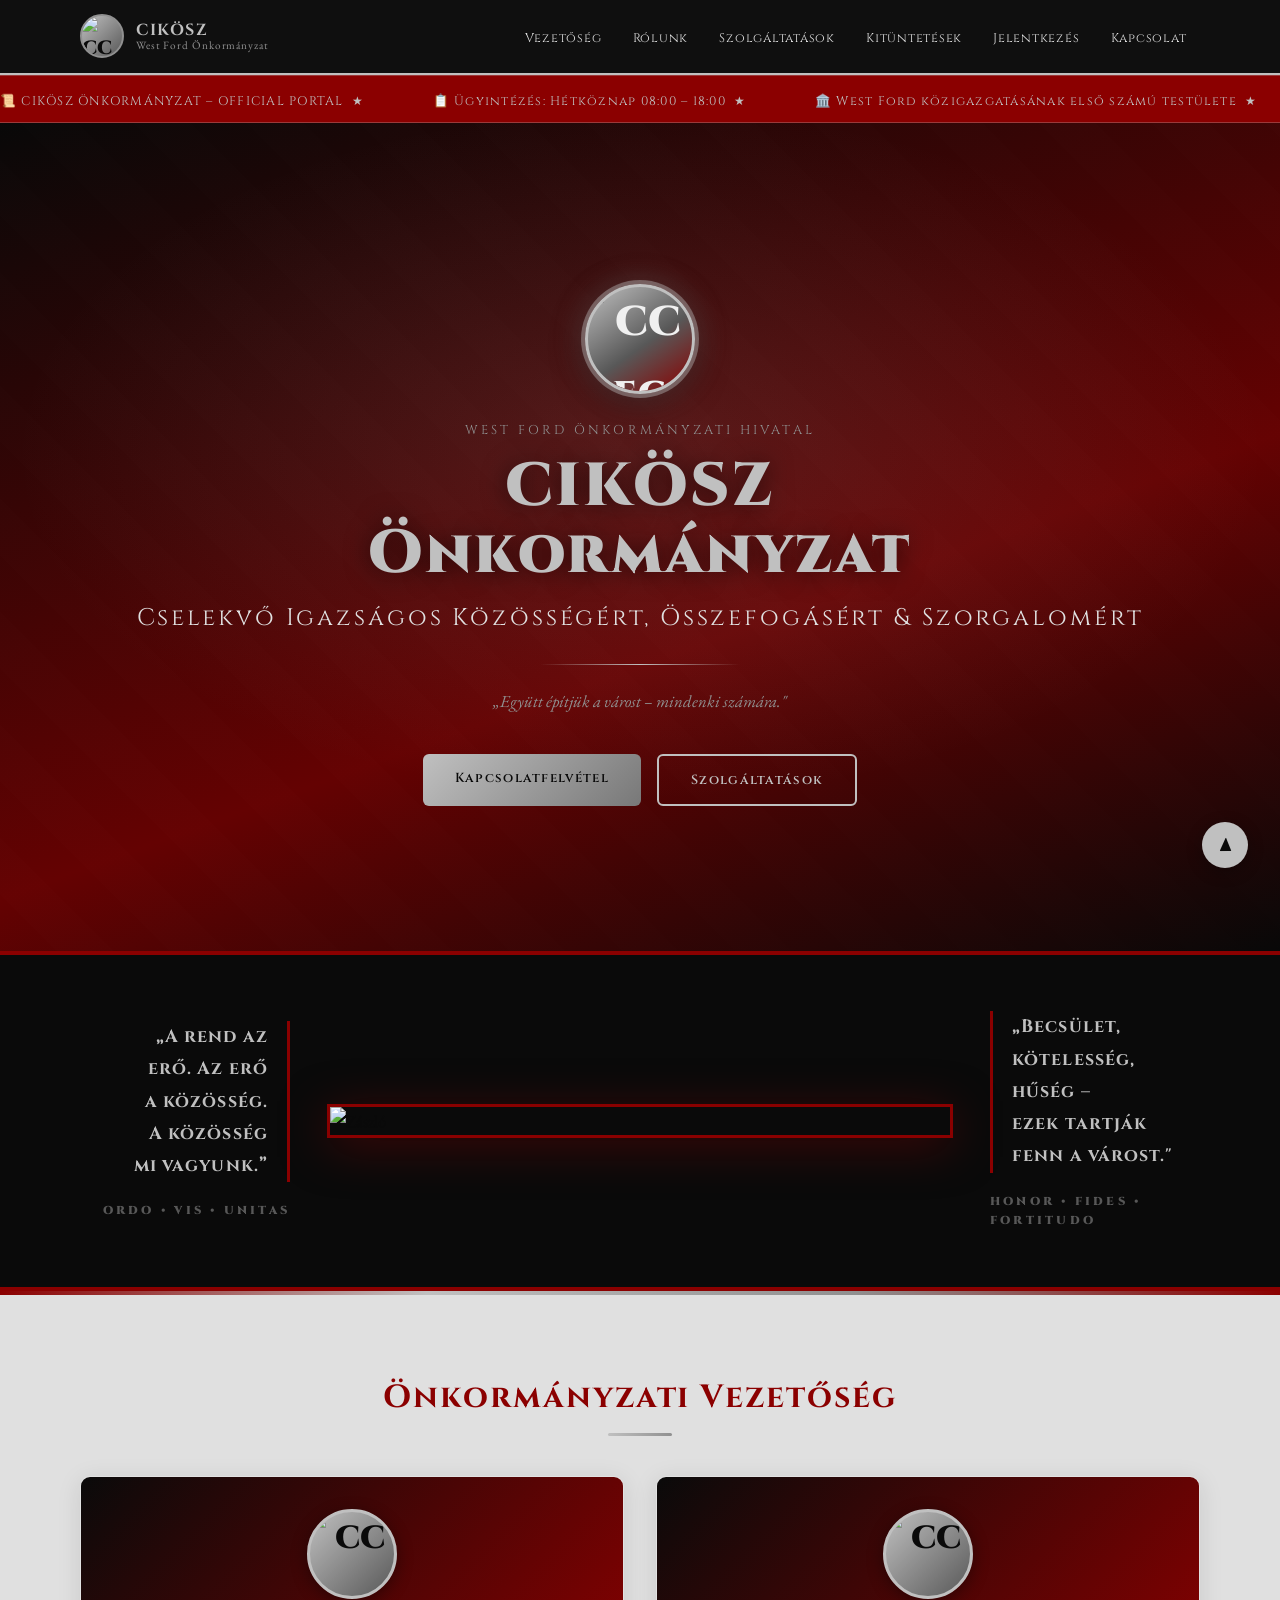
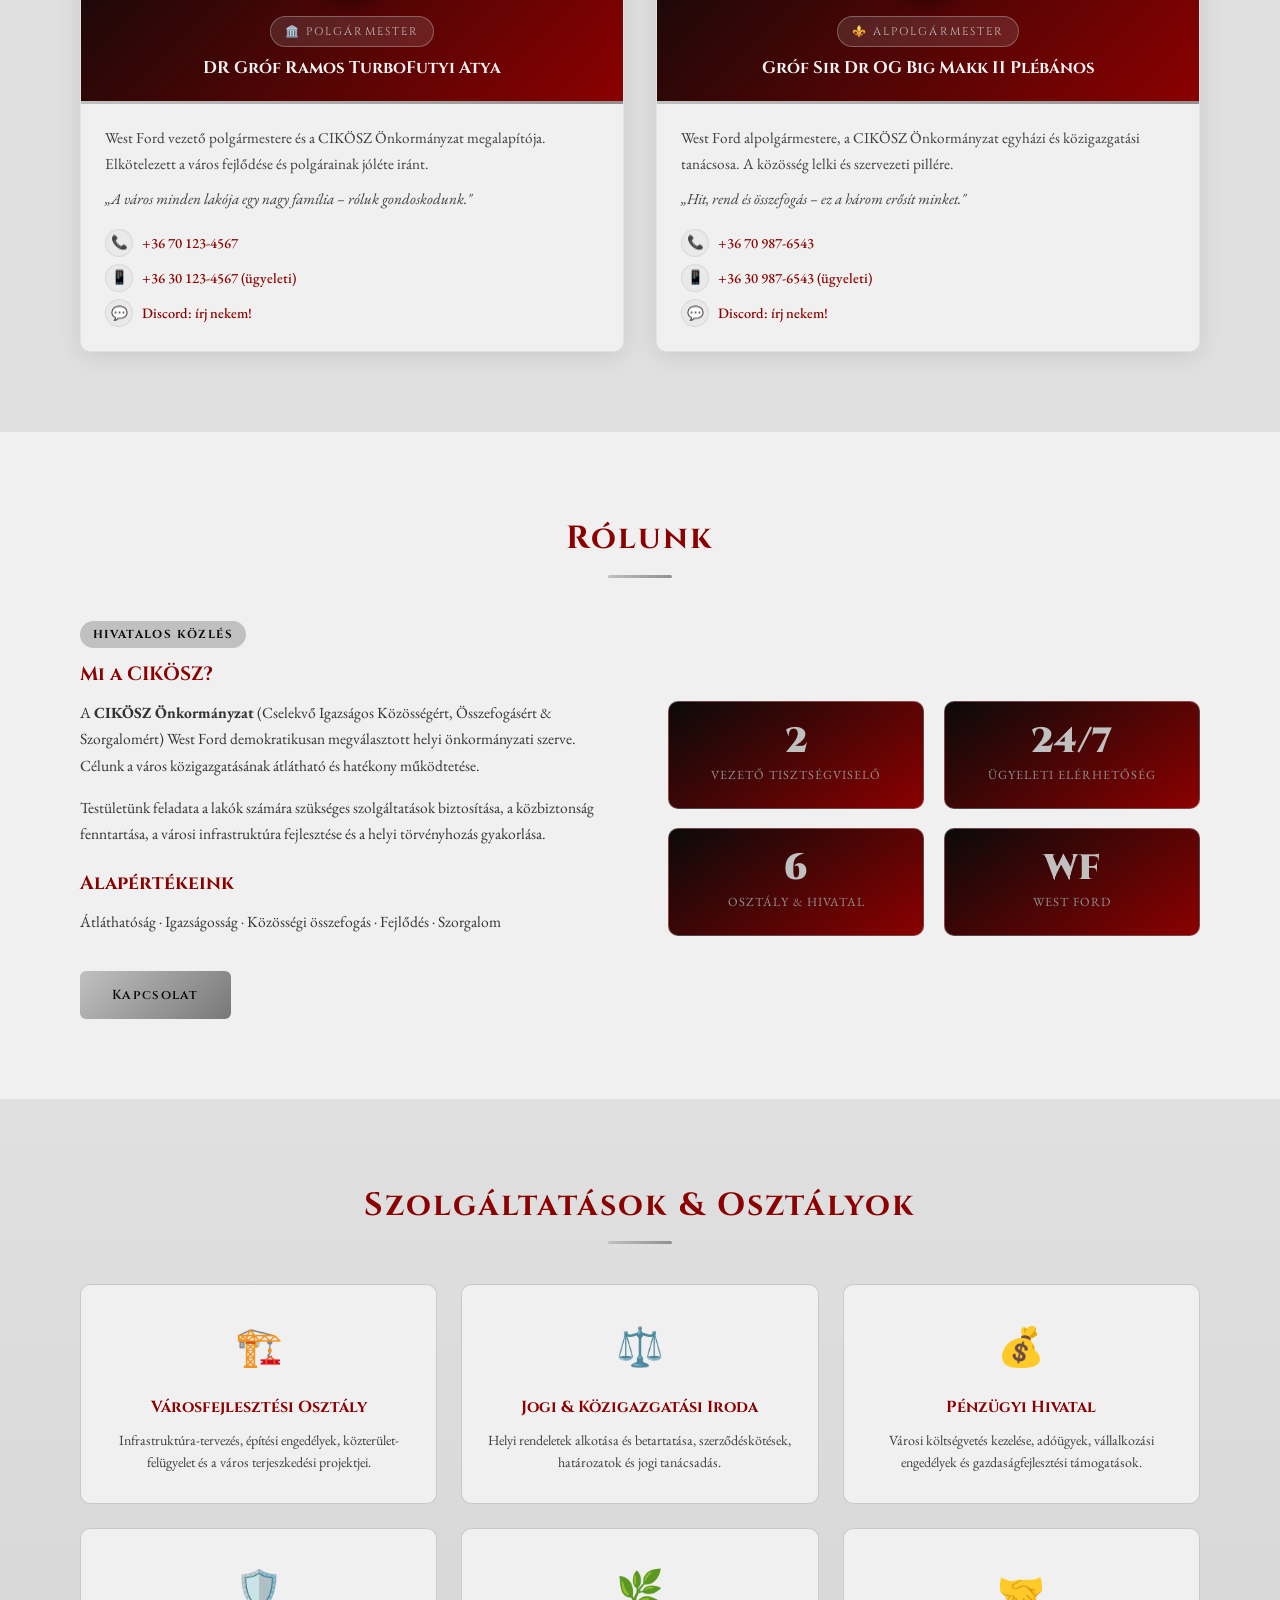
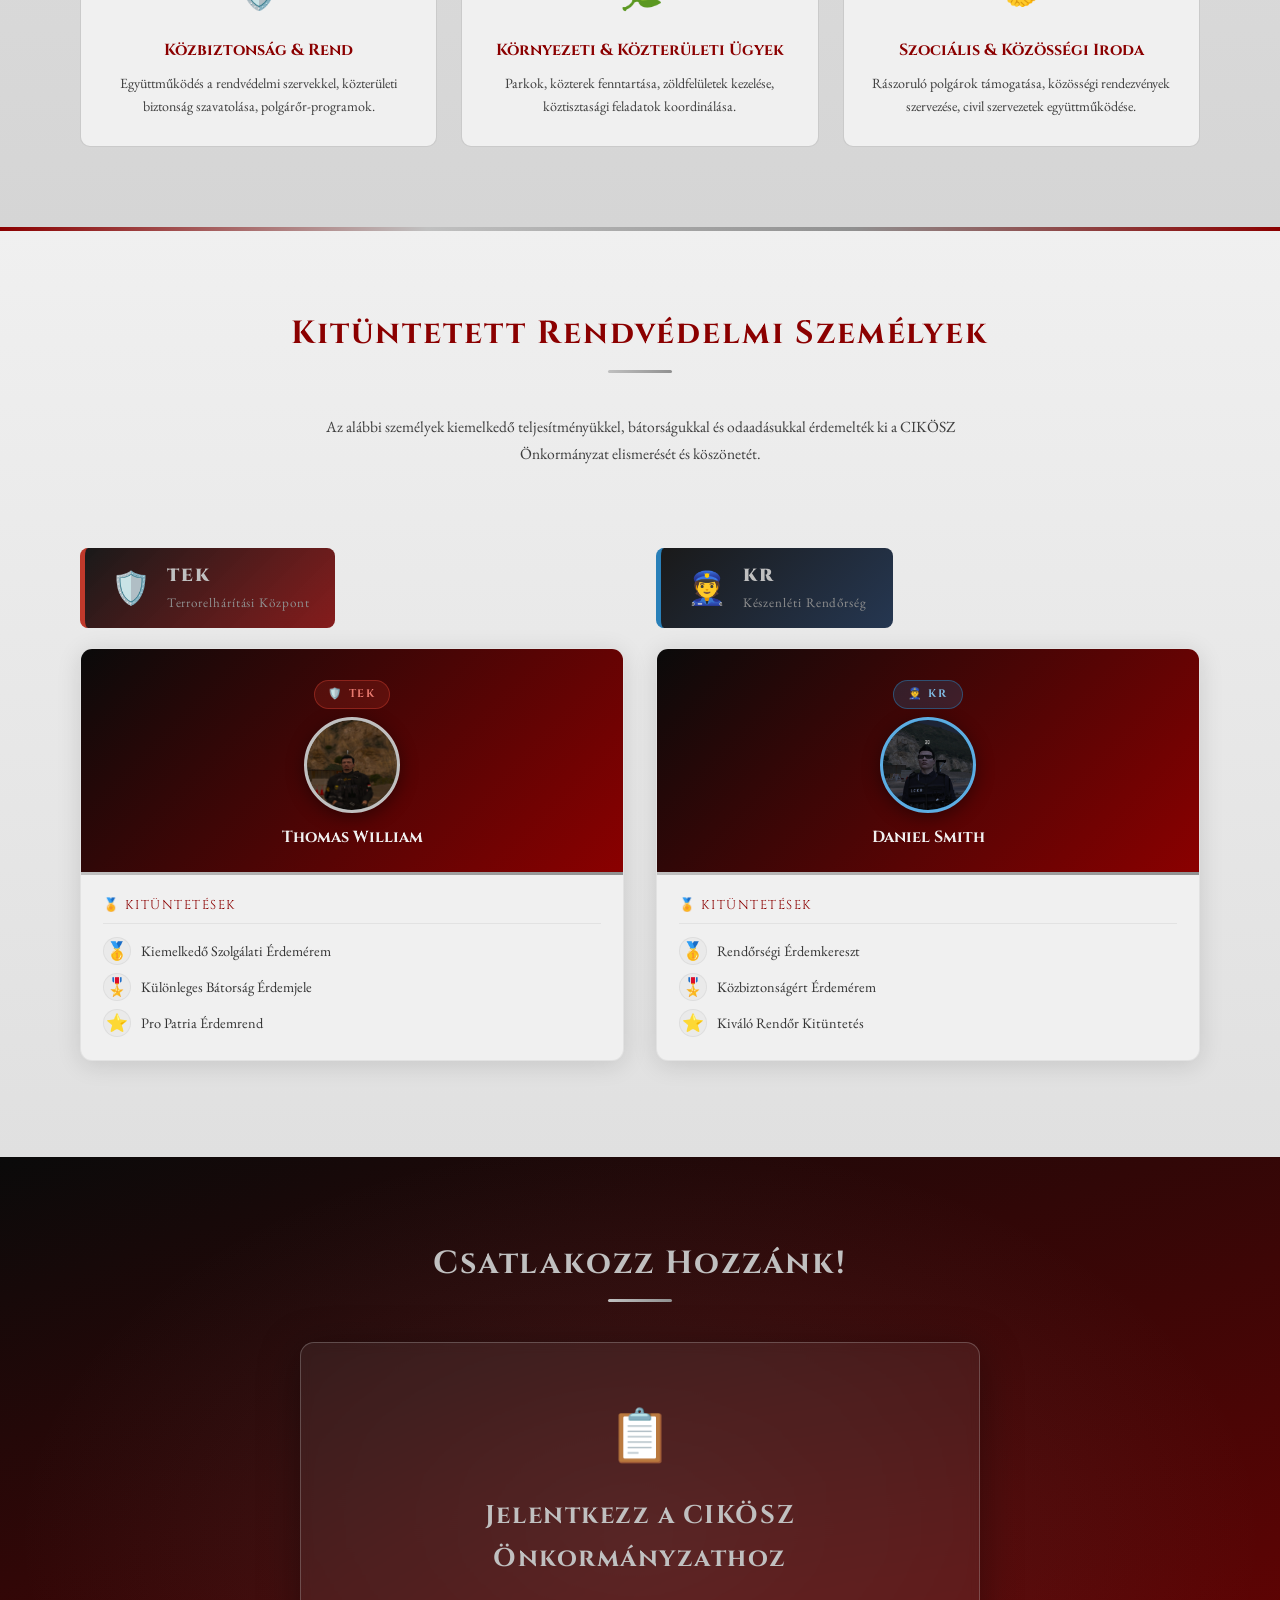
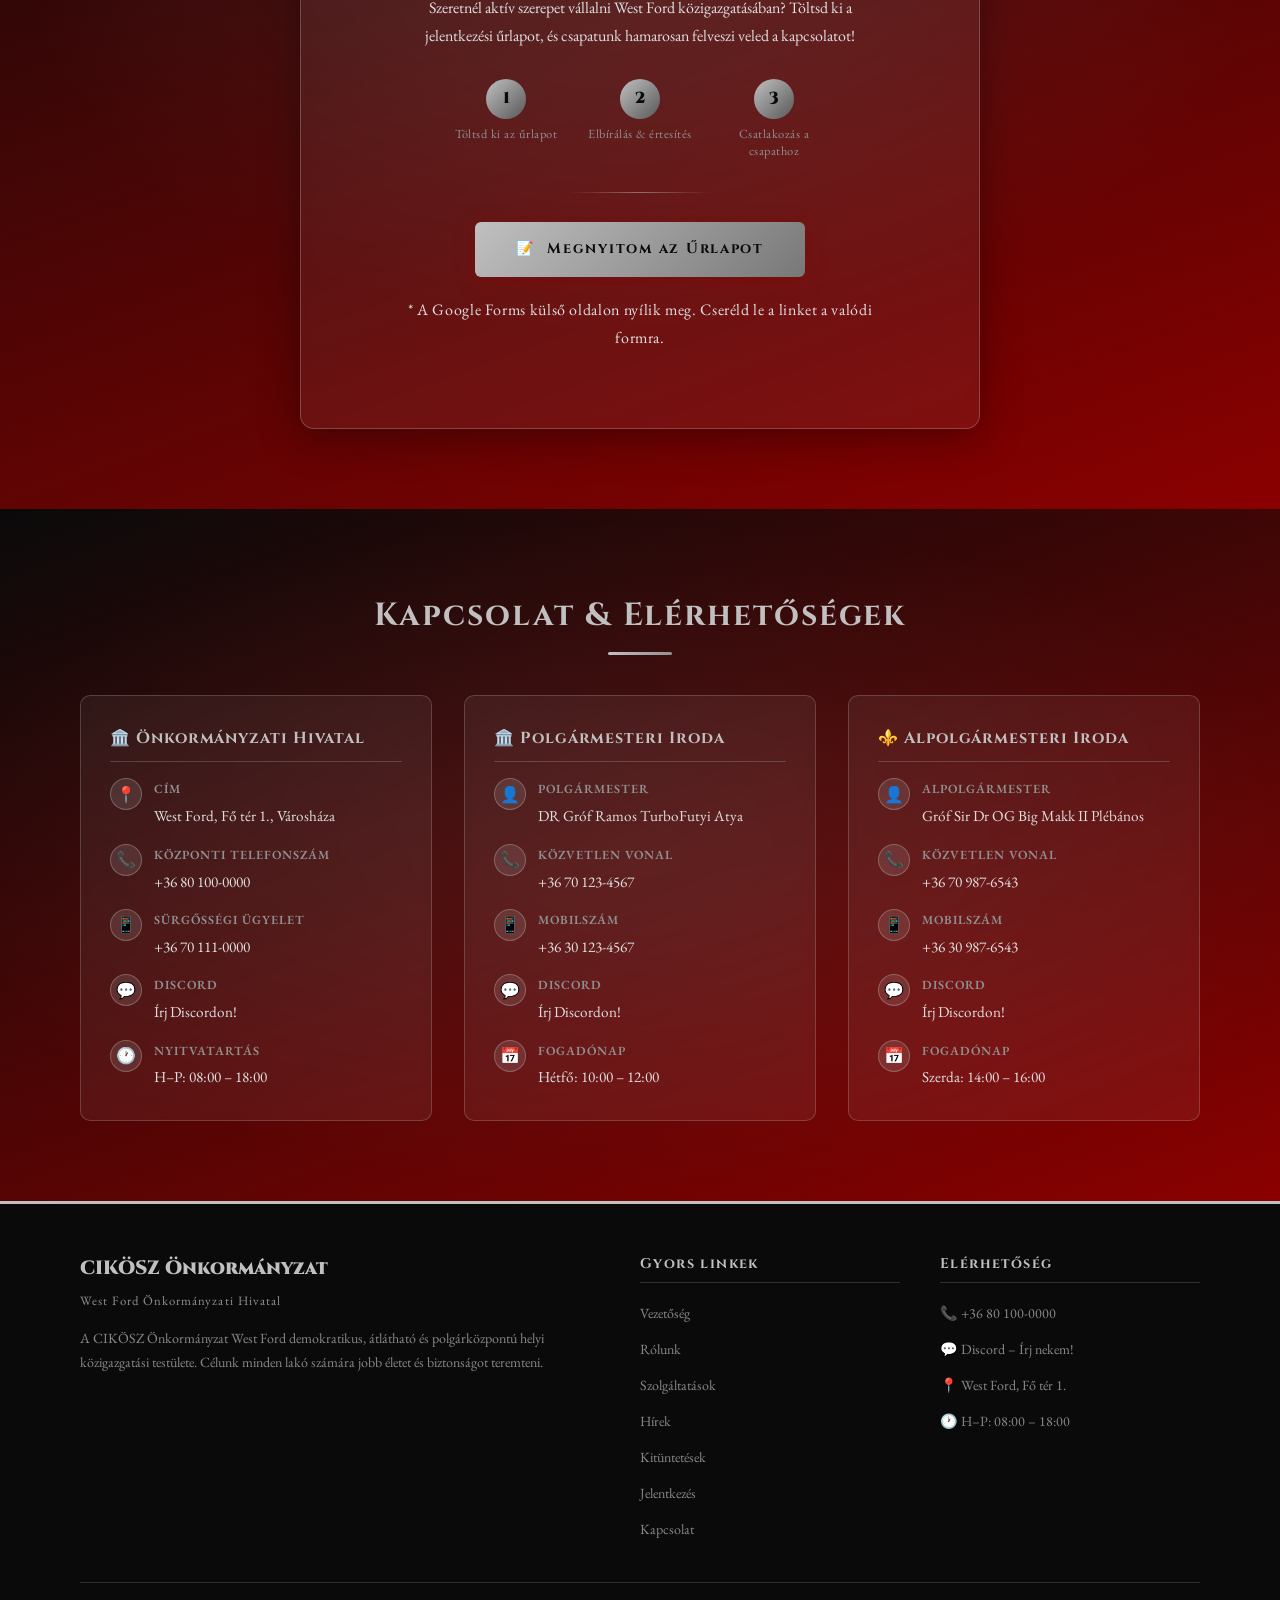
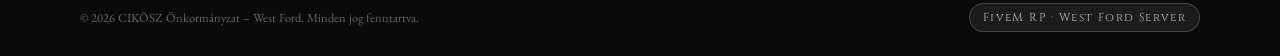
==== wfgov(cikösz)/index.html @ cdc78a5d "Add files via upload" ====
﻿<!DOCTYPE html>
<html lang="hu">
<head>
  <meta charset="UTF-8" />
  <meta name="viewport" content="width=device-width, initial-scale=1.0"/>
  <title>CIKÖSZ Önkormányzat – West Ford</title>
  <link rel="preconnect" href="https://fonts.googleapis.com"/>
  <link rel="preconnect" href="https://fonts.gstatic.com" crossorigin/>
  <link href="https://fonts.googleapis.com/css2?family=Cinzel:wght@400;600;700;900&family=EB+Garamond:ital,wght@0,400;0,500;0,600;1,400&display=swap" rel="stylesheet"/>
  <link rel="stylesheet" href="css/styles.css"/>
  <link rel="icon" type="image/x-icon" href="images/favicon.ico"/>
</head>
<body>

<!-- ══════════ NAVIGATION ══════════ -->
<header id="navbar">
  <div class="container nav-inner">
    <a href="#hero" class="nav-brand">
      <div class="nav-seal">
        <img src="images/cc.png" alt="CC logó" />
      </div>
      <div class="nav-brand-text">
        <span>CIKÖSZ</span>
        <span>West Ford Önkormányzat</span>
      </div>
    </a>
    <nav>
      <ul>
        <li><a href="#vezetes">Vezetőség</a></li>
        <li><a href="#rolunk">Rólunk</a></li>
        <li><a href="#szolgaltatasok">Szolgáltatások</a></li>
        <!-- <li><a href="#hirek">Hírek</a></li> -->
        <li><a href="#kituntetes">Kitüntetések</a></li>
        <li><a href="#jelentkezes">Jelentkezés</a></li>
        <li><a href="#kapcsolat">Kapcsolat</a></li>
      </ul>
    </nav>
  </div>
</header>

<!-- ══════════ TICKER ══════════ -->
<div id="ticker-bar">
  <div class="ticker-inner">
    <span>📜 CIKÖSZ ÖNKORMÁNYZAT – OFFICIAL PORTAL &nbsp;★&nbsp;</span>
    <span>📋 Ügyintézés: Hétköznap 08:00 – 18:00 &nbsp;★&nbsp;</span>
    <span>🏛️ West Ford közigazgatásának első számú testülete &nbsp;★&nbsp;</span>
    <span>📜 CIKÖSZ ÖNKORMÁNYZAT – OFFICIAL PORTAL &nbsp;★&nbsp;</span>
    <span>📋 Ügyintézés: Hétköznap 08:00 – 18:00 &nbsp;★&nbsp;</span>
    <span>🏛️ West Ford közigazgatásának első számú testülete &nbsp;★&nbsp;</span>
  </div>
</div>

<!-- ══════════ HERO ══════════ -->
<section id="hero">
  <div class="container hero-content">
    <div class="hero-crest">
      <img src="images/cc.png" alt="CC pecsét" />
    </div>
    <p class="hero-eyebrow">West Ford Önkormányzati Hivatal</p>
    <h1 class="hero-title">CIKÖSZ<br>Önkormányzat</h1>
    <p class="hero-sub">Cselekvő Igazságos Közösségért, Összefogásért &amp; Szorgalomért</p>
    <div class="hero-divider"></div>
    <p class="hero-motto">„Együtt építjük a várost – mindenki számára."</p>
    <div class="hero-btns">
      <a href="#kapcsolat" class="btn btn-primary">Kapcsolatfelvétel</a>
      <a href="#szolgaltatasok" class="btn btn-outline">Szolgáltatások</a>
    </div>
  </div>
</section>

<!-- ══════════ FLAG BANNER ══════════ -->
<div id="flag-banner">
  <div class="flag-text flag-text--left">
    <p class="flag-quote">„A rend az
    erő. Az erő
    a közösség.
    A közösség
    mi vagyunk.”</p>
    <span class="flag-motto">ORDO &bull; VIS &bull; UNITAS</span>
  </div>
  <img src="images/cc.png" alt="Zászló" />
  <div class="flag-text flag-text--right">
    <p class="flag-quote">„Becsület,
    kötelesség,
    hűség –
    ezek tartják
    fenn a várost."</p>
    <span class="flag-motto">HONOR &bull; FIDES &bull; FORTITUDO</span>
  </div>
</div>

<!-- ══════════ LEADERSHIP ══════════ -->
<section id="vezetes">
  <div class="container">
    <h2 class="section-title">Önkormányzati Vezetőség<span class="underline"></span></h2>
    <div class="leadership-grid">

      <!-- POLGÁRMESTER -->
      <div class="leader-card">
        <div class="leader-card-header">
          <div class="leader-avatar"><img src="images/cc.png" alt="CC" /></div>
          <div class="leader-title-tag">🏛️ Polgármester</div>
          <div class="leader-name">DR Gróf Ramos TurboFutyi Atya</div>
        </div>
        <div class="leader-card-body">
          <p>West Ford vezető polgármestere és a CIKÖSZ Önkormányzat megalapítója. Elkötelezett a város fejlődése és polgárainak jóléte iránt.</p>
          <p><em>„A város minden lakója egy nagy família – róluk gondoskodunk."</em></p>
          <div class="leader-contact">
            <a href="tel:+36701234567">
              <span class="icon">📞</span>
              +36 70 123-4567
            </a>
            <a href="tel:+36301234567">
              <span class="icon">📱</span>
              +36 30 123-4567 (ügyeleti)
            </a>
            <a href="https://discord.com/users/440473207930093568" target="_blank" rel="noopener">
              <span class="icon">💬</span>
              Discord: írj nekem!
            </a>
          </div>
        </div>
      </div>

      <!-- ALPOLGÁRMESTER -->
      <div class="leader-card">
        <div class="leader-card-header">
          <div class="leader-avatar"><img src="images/cc.png" alt="CC" /></div>
          <div class="leader-title-tag">⚜️ Alpolgármester</div>
          <div class="leader-name">Gróf Sir Dr OG Big Makk II Plébános</div>
        </div>
        <div class="leader-card-body">
          <p>West Ford alpolgármestere, a CIKÖSZ Önkormányzat egyházi és közigazgatási tanácsosa. A közösség lelki és szervezeti pillére.</p>
          <p><em>„Hit, rend és összefogás – ez a három erősít minket."</em></p>
          <div class="leader-contact">
            <a href="tel:+36709876543">
              <span class="icon">📞</span>
              +36 70 987-6543
            </a>
            <a href="tel:+36309876543">
              <span class="icon">📱</span>
              +36 30 987-6543 (ügyeleti)
            </a>
            <a href="https://discord.com/users/613793189601476629" target="_blank" rel="noopener">
              <span class="icon">💬</span>
              Discord: írj nekem!
            </a>
          </div>
        </div>
      </div>

    </div>
  </div>
</section>

<!-- ══════════ ABOUT ══════════ -->
<section id="rolunk">
  <div class="container">
    <h2 class="section-title">Rólunk<span class="underline"></span></h2>
    <div class="about-grid">
      <div class="about-text">
        <span class="badge">Hivatalos közlés</span>
        <h3>Mi a CIKÖSZ?</h3>
        <p>A <strong>CIKÖSZ Önkormányzat</strong> (Cselekvő Igazságos Közösségért, Összefogásért &amp; Szorgalomért) West Ford demokratikusan megválasztott helyi önkormányzati szerve. Célunk a város közigazgatásának átlátható és hatékony működtetése.</p>
        <p>Testületünk feladata a lakók számára szükséges szolgáltatások biztosítása, a közbiztonság fenntartása, a városi infrastruktúra fejlesztése és a helyi törvényhozás gyakorlása.</p>
        <h3 style="margin-top:1.2rem;">Alapértékeink</h3>
        <p>Átláthatóság · Igazságosság · Közösségi összefogás · Fejlődés · Szorgalom</p>
        <a href="#kapcsolat" class="btn btn-primary" style="margin-top:1.2rem; display:inline-block;">Kapcsolat</a>
      </div>
      <div class="stats-panel">
        <div class="stat-box">
          <div class="stat-num">2</div>
          <div class="stat-label">Vezető tisztségviselő</div>
        </div>
        <div class="stat-box">
          <div class="stat-num">24/7</div>
          <div class="stat-label">Ügyeleti elérhetőség</div>
        </div>
        <div class="stat-box">
          <div class="stat-num">6</div>
          <div class="stat-label">Osztály &amp; hivatal</div>
        </div>
        <div class="stat-box">
          <div class="stat-num">WF</div>
          <div class="stat-label">West Ford</div>
        </div>
      </div>
    </div>
  </div>
</section>

<!-- ══════════ SERVICES ══════════ -->
<section id="szolgaltatasok">
  <div class="container">
    <h2 class="section-title">Szolgáltatások &amp; Osztályok<span class="underline"></span></h2>
    <div class="services-grid">

      <div class="service-card">
        <span class="service-icon">🏗️</span>
        <h3>Városfejlesztési Osztály</h3>
        <p>Infrastruktúra-tervezés, építési engedélyek, közterület-felügyelet és a város terjeszkedési projektjei.</p>
      </div>

      <div class="service-card">
        <span class="service-icon">⚖️</span>
        <h3>Jogi &amp; Közigazgatási Iroda</h3>
        <p>Helyi rendeletek alkotása és betartatása, szerződéskötések, határozatok és jogi tanácsadás.</p>
      </div>

      <div class="service-card">
        <span class="service-icon">💰</span>
        <h3>Pénzügyi Hivatal</h3>
        <p>Városi költségvetés kezelése, adóügyek, vállalkozási engedélyek és gazdaságfejlesztési támogatások.</p>
      </div>

      <div class="service-card">
        <span class="service-icon">🛡️</span>
        <h3>Közbiztonság &amp; Rend</h3>
        <p>Együttműködés a rendvédelmi szervekkel, közterületi biztonság szavatolása, polgárőr-programok.</p>
      </div>

      <div class="service-card">
        <span class="service-icon">🌿</span>
        <h3>Környezeti &amp; Közterületi Ügyek</h3>
        <p>Parkok, közterek fenntartása, zöldfelületek kezelése, köztisztasági feladatok koordinálása.</p>
      </div>

      <div class="service-card">
        <span class="service-icon">🤝</span>
        <h3>Szociális &amp; Közösségi Iroda</h3>
        <p>Rászoruló polgárok támogatása, közösségi rendezvények szervezése, civil szervezetek együttműködése.</p>
      </div>

    </div>
  </div>
</section>

<!-- ══════════ NEWS ══════════ -->
<!-- <section id="hirek">
  <div class="container">
    <h2 class="section-title">Legújabb Hírek &amp; Közlemények<span class="underline"></span></h2>
    <div class="news-grid">

      <div class="news-card">
        <div class="news-banner"></div>
        <div class="news-body">
          <div class="news-date">2026. február 28.</div>
          <h3>A Polgármester Úr fogadónapja minden hétfőn 10:00-tól</h3>
          <p>DR Gróf Ramos TurboFutyi Atya polgármester bejelentette, hogy minden hétfőn délelőtt 10 és 12 óra között fogadónapot tart az önkormányzati hivatal épületében.</p>
          <span class="news-tag">Közlemény</span>
        </div>
      </div>

      <div class="news-card">
        <div class="news-banner"></div>
        <div class="news-body">
          <div class="news-date">2026. február 20.</div>
          <h3>Új városi fejlesztési projekt indul West Ford déli negyedében</h3>
          <p>Az önkormányzat jóváhagyta a déli negyed infrastruktúra-fejlesztési tervét. A projekt a közutak felújítását és új közterületek kialakítását foglalja magában.</p>
          <span class="news-tag">Fejlesztés</span>
        </div>
      </div>

      <div class="news-card">
        <div class="news-banner"></div>
        <div class="news-body">
          <div class="news-date">2026. február 10.</div>
          <h3>Közösségi fórum az Alpolgármester elnökletével</h3>
          <p>Gróf Sir Dr Og Big Makk II Plébános alpolgármester közösségi fórumot szervez a polgárok és az önkormányzat párbeszédének erősítésére.</p>
          <span class="news-tag">Esemény</span>
        </div>
      </div>

    </div>
  </div>
</section> -->

<!-- ══════════ KITÜNTETÉSEK ══════════ -->
<section id="kituntetes">
  <div class="container">
    <h2 class="section-title">Kitüntetett Rendvédelmi Személyek<span class="underline"></span></h2>
    <p class="kituntetes-intro">Az alábbi személyek kiemelkedő teljesítményükkel, bátorságukkal és odaadásukkal érdemelték ki a CIKÖSZ Önkormányzat elismerését és köszönetét.</p>

    <div class="awards-duo">

      <!-- ── TEK ── -->
      <div class="awards-duo-col">
        <div class="award-unit-header">
          <div class="award-unit-banner award-unit-banner--tek">
            <span class="award-unit-icon">🛡️</span>
            <div>
              <div class="award-unit-label">TEK</div>
              <div class="award-unit-name">Terrorelhárítási Központ</div>
            </div>
          </div>
        </div>
        <div class="award-card">
          <div class="award-card-header">
            <div class="award-unit-tag award-unit-tag--tek">🛡️ TEK</div>
            <div class="award-avatar">
              <img src="images/tek.png" alt="TEK tiszt">
            </div>
            <div class="award-person-name">Thomas William</div>
            <!-- <div class="award-person-rank">Százados</div> -->
          </div>
          <div class="award-card-body">
            <div class="awards-list-title">🏅 Kitüntetések</div>
            <ul class="awards-list">
              <li><span class="award-medal">🥇</span>Kiemelkedő Szolgálati Érdemérem</li>
              <li><span class="award-medal">🎖️</span>Különleges Bátorság Érdemjele</li>
              <li><span class="award-medal">⭐</span>Pro Patria Érdemrend</li>
            </ul>
          </div>
        </div>
      </div>

      <!-- ── KR ── -->
      <div class="awards-duo-col">
        <div class="award-unit-header">
          <div class="award-unit-banner award-unit-banner--kr">
            <span class="award-unit-icon">👮</span>
            <div>
              <div class="award-unit-label">KR</div>
              <div class="award-unit-name">Készenléti Rendőrség</div>
            </div>
          </div>
        </div>
        <div class="award-card">
          <div class="award-card-header">
            <div class="award-unit-tag award-unit-tag--kr">👮 KR</div>
            <div class="award-avatar award-avatar--kr">
              <img src="images/kr.png" alt="KR rendőr">
            </div>
            <div class="award-person-name">Daniel Smith</div>
            <!-- <div class="award-person-rank">Alezredes</div> -->
          </div>
          <div class="award-card-body">
            <div class="awards-list-title">🏅 Kitüntetések</div>
            <ul class="awards-list">
              <li><span class="award-medal">🥇</span>Rendőrségi Érdemkereszt</li>
              <li><span class="award-medal">🎖️</span>Közbiztonságért Érdemérem</li>
              <li><span class="award-medal">⭐</span>Kiváló Rendőr Kitüntetés</li>
            </ul>
          </div>
        </div>
      </div>

    </div>
</section>

<!-- ══════════ JELENTKEZÉS ══════════ -->
<section id="jelentkezes">
  <div class="container" style="position:relative; z-index:1;">
    <h2 class="section-title">Csatlakozz Hozzánk!<span class="underline"></span></h2>
    <div class="join-box">
      <span class="join-icon">📋</span>
      <h3>Jelentkezz a CIKÖSZ Önkormányzathoz</h3>
      <p>Szeretnél aktív szerepet vállalni West Ford közigazgatásában? Töltsd ki a jelentkezési űrlapot, és csapatunk hamarosan felveszi veled a kapcsolatot!</p>
      <div class="join-steps">
        <div class="join-step">
          <div class="join-step-num">1</div>
          <div class="join-step-label">Töltsd ki az űrlapot</div>
        </div>
        <div class="join-step">
          <div class="join-step-num">2</div>
          <div class="join-step-label">Elbírálás &amp; értesítés</div>
        </div>
        <div class="join-step">
          <div class="join-step-num">3</div>
          <div class="join-step-label">Csatlakozás a csapathoz</div>
        </div>
      </div>
      <div class="join-divider"></div>
      <a href="https://forms.google.com/XXXXXXXXXXXXXXXXX" target="_blank" rel="noopener" class="btn-join">📝 &nbsp;Megnyitom az Űrlapot</a>
      <p class="join-note">* A Google Forms külső oldalon nyílik meg. Cseréld le a linket a valódi formra.</p>
    </div>
  </div>
</section>

<!-- ══════════ CONTACT ══════════ -->
<section id="kapcsolat">
  <div class="container">
    <h2 class="section-title">Kapcsolat &amp; Elérhetőségek<span class="underline"></span></h2>
    <div class="contact-grid">

      <!-- HIVATAL -->
      <div class="contact-card">
        <h3>🏛️ Önkormányzati Hivatal</h3>
        <div class="contact-item">
          <div class="c-icon">📍</div>
          <div class="c-info">
            <strong>Cím</strong>
            <span>West Ford, Fő tér 1., Városháza</span>
          </div>
        </div>
        <div class="contact-item">
          <div class="c-icon">📞</div>
          <div class="c-info">
            <strong>Központi telefonszám</strong>
            <a href="tel:+36801000000">+36 80 100-0000</a>
          </div>
        </div>
        <div class="contact-item">
          <div class="c-icon">📱</div>
          <div class="c-info">
            <strong>Sürgősségi ügyelet</strong>
            <a href="tel:+36701110000">+36 70 111-0000</a>
          </div>
        </div>
        <div class="contact-item">
          <div class="c-icon">💬</div>
          <div class="c-info">
            <strong>Discord</strong>
            <a href="https://discord.com/users/440473207930093568" target="_blank" rel="noopener">Írj Discordon!</a>
          </div>
        </div>
        <div class="contact-item">
          <div class="c-icon">🕐</div>
          <div class="c-info">
            <strong>Nyitvatartás</strong>
            <span>H–P: 08:00 – 18:00</span>
          </div>
        </div>
      </div>

      <!-- POLGÁRMESTER -->
      <div class="contact-card">
        <h3>🏛️ Polgármesteri Iroda</h3>
        <div class="contact-item">
          <div class="c-icon">👤</div>
          <div class="c-info">
            <strong>Polgármester</strong>
            <span>DR Gróf Ramos TurboFutyi Atya</span>
          </div>
        </div>
        <div class="contact-item">
          <div class="c-icon">📞</div>
          <div class="c-info">
            <strong>Közvetlen vonal</strong>
            <a href="tel:+36701234567">+36 70 123-4567</a>
          </div>
        </div>
        <div class="contact-item">
          <div class="c-icon">📱</div>
          <div class="c-info">
            <strong>Mobilszám</strong>
            <a href="tel:+36301234567">+36 30 123-4567</a>
          </div>
        </div>
        <div class="contact-item">
          <div class="c-icon">💬</div>
          <div class="c-info">
            <strong>Discord</strong>
            <a href="https://discord.com/users/440473207930093568" target="_blank" rel="noopener">Írj Discordon!</a>
          </div>
        </div>
        <div class="contact-item">
          <div class="c-icon">📅</div>
          <div class="c-info">
            <strong>Fogadónap</strong>
            <span>Hétfő: 10:00 – 12:00</span>
          </div>
        </div>
      </div>

      <!-- ALPOLGÁRMESTER -->
      <div class="contact-card">
        <h3>⚜️ Alpolgármesteri Iroda</h3>
        <div class="contact-item">
          <div class="c-icon">👤</div>
          <div class="c-info">
            <strong>Alpolgármester</strong>
            <span>Gróf Sir Dr OG Big Makk II Plébános</span>
          </div>
        </div>
        <div class="contact-item">
          <div class="c-icon">📞</div>
          <div class="c-info">
            <strong>Közvetlen vonal</strong>
            <a href="tel:+36709876543">+36 70 987-6543</a>
          </div>
        </div>
        <div class="contact-item">
          <div class="c-icon">📱</div>
          <div class="c-info">
            <strong>Mobilszám</strong>
            <a href="tel:+36309876543">+36 30 987-6543</a>
          </div>
        </div>
        <div class="contact-item">
          <div class="c-icon">💬</div>
          <div class="c-info">
            <strong>Discord</strong>
            <a href="https://discord.com/users/613793189601476629" target="_blank" rel="noopener">Írj Discordon!</a>
          </div>
        </div>
        <div class="contact-item">
          <div class="c-icon">📅</div>
          <div class="c-info">
            <strong>Fogadónap</strong>
            <span>Szerda: 14:00 – 16:00</span>
          </div>
        </div>
      </div>

    </div>
  </div>
</section>

<!-- ══════════ FOOTER ══════════ -->
<footer>
  <div class="container">
    <div class="footer-grid">
      <div>
        <div class="footer-brand-name">CIKÖSZ Önkormányzat</div>
        <div class="footer-brand-sub">West Ford Önkormányzati Hivatal</div>
        <p class="footer-desc">A CIKÖSZ Önkormányzat West Ford demokratikus, átlátható és polgárközpontú helyi közigazgatási testülete. Célunk minden lakó számára jobb életet és biztonságot teremteni.</p>
      </div>
      <div class="footer-col">
        <h4>Gyors linkek</h4>
        <ul>
          <li><a href="#vezetes">Vezetőség</a></li>
          <li><a href="#rolunk">Rólunk</a></li>
          <li><a href="#szolgaltatasok">Szolgáltatások</a></li>
          <li><a href="#hirek">Hírek</a></li>
          <li><a href="#kituntetes">Kitüntetések</a></li>
          <li><a href="#jelentkezes">Jelentkezés</a></li>
          <li><a href="#kapcsolat">Kapcsolat</a></li>
        </ul>
      </div>
      <div class="footer-col">
        <h4>Elérhetőség</h4>
        <ul>
          <li><a href="tel:+36801000000">📞 +36 80 100-0000</a></li>
          <li><a href="https://discord.com/users/440473207930093568" target="_blank" rel="noopener">💬 Discord – Írj nekem!</a></li>
          <li><a href="#">📍 West Ford, Fő tér 1.</a></li>
          <li><a href="#">🕐 H–P: 08:00 – 18:00</a></li>
        </ul>
      </div>
    </div>
    <div class="footer-bottom">
      <p>© 2026 CIKÖSZ Önkormányzat – West Ford. Minden jog fenntartva.</p>
      <span class="server-tag">FiveM RP · West Ford Server</span>
    </div>
  </div>
</footer>

<!-- ══════════ BACK TO TOP ══════════ -->
<a href="#hero" id="back-top" title="Vissza a tetejére">▲</a>

</body>
</html>
---- wfgov(cikösz)/css/styles.css ----
﻿/* ─────────────────────────────────────────────────────────────────
   CIKÖSZ Önkormányzat – Lost City
   Lefordított stíluslap (css/styles.css)
   Forrás: css/styles.scss
   Fordítás: sass css/styles.scss css/styles.css --style=expanded
───────────────────────────────────────────────────────────────── */

/* ── VÁLTOZÓK ──────────────────────────────────────────────────── */
:root {
  --gold:      #C0C0C0;  /* Acél ezüst */
  --olive:     #909090;  /* Hamuszürke */
  --mid:       #585858;  /* Acélszürke */
  --dark:      #0A0A0A;  /* Fekete */
  --burgundy:  #8B0000;  /* Birodalmi vörös */
  --cream:     #F0F0F0;  /* Fehér */
  --parchment: #E0E0E0;  /* Világosszürke */
  --text:      #0A0A0A;
  --radius:    6px;
}

/* ── RESET ─────────────────────────────────────────────────────── */
*, *::before, *::after { box-sizing: border-box; margin: 0; padding: 0; }

html { scroll-behavior: smooth; }

body {
  font-family: 'EB Garamond', Georgia, serif;
  background: var(--cream);
  color: var(--text);
  font-size: 17px;
  line-height: 1.7;
}

/* ── UTILITY ────────────────────────────────────────────────────── */
.container { width: 92%; max-width: 1120px; margin: 0 auto; }

.section-title {
  font-family: 'Cinzel', serif;
  font-size: clamp(1.4rem, 3vw, 2rem);
  color: var(--burgundy);
  text-align: center;
  letter-spacing: .06em;
  margin-bottom: .4rem;
}
.section-title .underline {
  display: block;
  width: 64px;
  height: 3px;
  background: linear-gradient(90deg, var(--gold), var(--olive));
  margin: .5rem auto 2.5rem;
  border-radius: 2px;
}

.badge {
  display: inline-block;
  background: var(--gold);
  color: var(--dark);
  font-family: 'Cinzel', serif;
  font-size: .72rem;
  font-weight: 700;
  letter-spacing: .12em;
  text-transform: uppercase;
  padding: .25rem .8rem;
  border-radius: 30px;
  margin-bottom: .6rem;
}

/* ── GOMBOK ────────────────────────────────────────────────────── */
.btn {
  font-family: 'Cinzel', serif;
  font-size: .82rem;
  letter-spacing: .1em;
  text-decoration: none;
  padding: .8rem 2rem;
  border-radius: var(--radius);
  border: none;
  cursor: pointer;
  transition: transform .15s, box-shadow .15s, background .2s;
  font-weight: 600;
}
.btn:hover { transform: translateY(-2px); box-shadow: 0 6px 20px rgba(8,8,8,.3); }
.btn-primary {
  background: linear-gradient(135deg, var(--gold), #787878);
  color: var(--dark);
}
.btn-outline {
  background: transparent;
  border: 2px solid var(--gold);
  color: var(--gold);
}
.btn-outline:hover { background: var(--gold); color: var(--dark); }

/* ── NAVIGÁCIÓ ──────────────────────────────────────────────────── */
#navbar {
  position: sticky;
  top: 0;
  z-index: 999;
  background: rgba(8, 8, 8, .97);
  backdrop-filter: blur(8px);
  border-bottom: 2px solid var(--gold);
}
#navbar .nav-inner {
  display: flex;
  align-items: center;
  justify-content: space-between;
  padding: .9rem 0;
  gap: 1rem;
}
.nav-brand {
  display: flex;
  align-items: center;
  gap: .75rem;
  text-decoration: none;
}
.nav-seal {
  width: 44px;
  height: 44px;
  border-radius: 50%;
  background: linear-gradient(135deg, var(--gold) 0%, var(--mid) 100%);
  display: flex;
  align-items: center;
  justify-content: center;
  font-family: 'Cinzel', serif;
  font-size: 1.2rem;
  font-weight: 900;
  color: var(--dark);
  border: 2px solid var(--olive);
  flex-shrink: 0;
  overflow: hidden;
}
.nav-seal img { width: 100%; height: 100%; object-fit: cover; border-radius: 50%; }
.nav-brand-text { display: flex; flex-direction: column; }
.nav-brand-text span:first-child {
  font-family: 'Cinzel', serif;
  font-size: 1rem;
  font-weight: 700;
  color: var(--gold);
  letter-spacing: .1em;
  line-height: 1.1;
}
.nav-brand-text span:last-child {
  font-size: .7rem;
  color: var(--olive);
  letter-spacing: .08em;
  line-height: 1;
}
nav ul {
  list-style: none;
  display: flex;
  gap: .25rem;
  flex-wrap: wrap;
}
nav ul li a {
  font-family: 'Cinzel', serif;
  font-size: .78rem;
  color: var(--parchment);
  text-decoration: none;
  padding: .45rem .85rem;
  border-radius: var(--radius);
  letter-spacing: .06em;
  transition: background .2s, color .2s;
}
nav ul li a:hover { background: var(--gold); color: var(--dark); }

@media (max-width: 860px) { nav ul { display: none; } }
@media (max-width: 860px) { .about-grid { grid-template-columns: 1fr; } }

/* ── TICKER SÁV ─────────────────────────────────────────────────── */
#ticker-bar {
  background: var(--burgundy);
  border-top: 1px solid rgba(192,192,192,.3);
  border-bottom: 1px solid rgba(192,192,192,.3);
  padding: .55rem 0;
  overflow: hidden;
  white-space: nowrap;
}
.ticker-inner {
  display: inline-flex;
  animation: ticker 40s linear infinite;
}
.ticker-inner span {
  font-family: 'Cinzel', serif;
  font-size: .78rem;
  color: var(--gold);
  letter-spacing: .1em;
  padding-right: 4rem;
}
@keyframes ticker {
  0%   { transform: translateX(0); }
  100% { transform: translateX(-50%); }
}

/* ── HERO ───────────────────────────────────────────────────────── */
#hero {
  position: relative;
  background:
    linear-gradient(160deg, rgba(8,8,8,.88) 0%, rgba(120,0,0,.82) 60%, rgba(8,8,8,.96) 100%),
    repeating-linear-gradient(
      45deg,
      transparent,
      transparent 40px,
      rgba(192,192,192,.04) 40px,
      rgba(192,192,192,.04) 80px
    );
  background-color: var(--dark);
  min-height: 92vh;
  display: flex;
  align-items: center;
  text-align: center;
  padding: 5rem 0 4rem;
  overflow: hidden;
}
#hero::before {
  content: '';
  position: absolute;
  inset: 0;
  background: radial-gradient(ellipse 70% 60% at 50% 40%, rgba(192,192,192,.12) 0%, transparent 70%);
  pointer-events: none;
}
.hero-content { position: relative; z-index: 1; }
.hero-crest {
  width: 110px;
  height: 110px;
  margin: 0 auto 1.6rem;
  border-radius: 50%;
  background: linear-gradient(145deg, #C0C0C0 0%, #585858 55%, #8B0000 100%);
  display: flex;
  align-items: center;
  justify-content: center;
  font-family: 'Cinzel', serif;
  font-size: 2.6rem;
  font-weight: 900;
  color: var(--cream);
  box-shadow: 0 0 0 4px rgba(192,192,192,.4), 0 0 32px rgba(192,192,192,.25), 0 8px 32px rgba(0,0,0,.5);
  border: 3px solid var(--gold);
  overflow: hidden;
}
.hero-crest img { width: 100%; height: 100%; object-fit: contain; border-radius: 50%; }
.hero-eyebrow {
  font-family: 'Cinzel', serif;
  font-size: .8rem;
  letter-spacing: .25em;
  color: var(--olive);
  text-transform: uppercase;
  margin-bottom: .8rem;
}
.hero-title {
  font-family: 'Cinzel', serif;
  font-size: clamp(2rem, 6vw, 3.8rem);
  font-weight: 900;
  color: var(--gold);
  line-height: 1.1;
  letter-spacing: .04em;
  text-shadow: 0 2px 24px rgba(0,0,0,.6);
  margin-bottom: .6rem;
}
.hero-sub {
  font-family: 'Cinzel', serif;
  font-size: clamp(1rem, 2.5vw, 1.5rem);
  font-weight: 400;
  color: var(--parchment);
  letter-spacing: .12em;
  margin-bottom: 1.6rem;
}
.hero-divider {
  width: 200px;
  height: 1px;
  background: linear-gradient(90deg, transparent, var(--gold), transparent);
  margin: 1.4rem auto;
}
.hero-motto {
  font-style: italic;
  color: var(--olive);
  font-size: 1.05rem;
  margin-bottom: 2.4rem;
}
.hero-btns { display: flex; gap: 1rem; justify-content: center; flex-wrap: wrap; }

/* ── VEZETŐSÉG ──────────────────────────────────────────────────── */
#vezetes {
  padding: 5rem 0;
  background: var(--parchment);
  position: relative;
}
#vezetes::before {
  content: '';
  position: absolute;
  top: 0; left: 0; right: 0;
  height: 4px;
  background: linear-gradient(90deg, var(--burgundy), var(--gold), var(--olive), var(--burgundy));
}
.leadership-grid {
  display: grid;
  grid-template-columns: repeat(auto-fit, minmax(300px, 1fr));
  gap: 2rem;
  margin-top: 1rem;
}
.leader-card {
  background: var(--cream);
  border-radius: 10px;
  overflow: hidden;
  box-shadow: 0 4px 24px rgba(8,8,8,.1);
  border: 1px solid rgba(192,192,192,.3);
  transition: transform .2s, box-shadow .2s;
}
.leader-card:hover {
  transform: translateY(-4px);
  box-shadow: 0 12px 40px rgba(8,8,8,.18);
}
.leader-card-header {
  background: linear-gradient(135deg, var(--dark) 0%, var(--burgundy) 100%);
  padding: 2rem 1.5rem 1.4rem;
  text-align: center;
  position: relative;
}
.leader-card-header::after {
  content: '';
  position: absolute;
  bottom: -2px; left: 0; right: 0;
  height: 3px;
  background: linear-gradient(90deg, var(--gold), var(--olive));
}
.leader-avatar {
  width: 90px;
  height: 90px;
  border-radius: 50%;
  margin: 0 auto 1rem;
  background: linear-gradient(135deg, var(--gold) 0%, var(--mid) 100%);
  display: flex;
  align-items: center;
  justify-content: center;
  font-family: 'Cinzel', serif;
  font-size: 2rem;
  font-weight: 900;
  color: var(--dark);
  border: 3px solid var(--gold);
  box-shadow: 0 4px 16px rgba(0,0,0,.4);
  overflow: hidden;
}
.leader-avatar img { width: 100%; height: 100%; object-fit: cover; border-radius: 50%; }
.leader-title-tag {
  font-family: 'Cinzel', serif;
  font-size: .7rem;
  letter-spacing: .18em;
  text-transform: uppercase;
  color: var(--gold);
  background: rgba(192,192,192,.15);
  border: 1px solid rgba(192,192,192,.4);
  padding: .3rem .9rem;
  border-radius: 20px;
  display: inline-block;
  margin-bottom: .6rem;
}
.leader-name {
  font-family: 'Cinzel', serif;
  font-size: 1.05rem;
  font-weight: 700;
  color: var(--cream);
  line-height: 1.35;
}
.leader-card-body { padding: 1.5rem; }
.leader-card-body p { font-size: .95rem; color: #3d3d3d; margin-bottom: .6rem; }
.leader-contact {
  margin-top: 1rem;
  display: flex;
  flex-direction: column;
  gap: .45rem;
}
.leader-contact a {
  display: flex;
  align-items: center;
  gap: .55rem;
  font-size: .9rem;
  color: var(--burgundy);
  text-decoration: none;
  font-weight: 500;
  transition: color .2s;
}
.leader-contact a:hover { color: var(--mid); }
.leader-contact .icon {
  width: 28px;
  height: 28px;
  border-radius: 50%;
  background: rgba(192,192,192,.15);
  border: 1px solid rgba(192,192,192,.4);
  display: flex;
  align-items: center;
  justify-content: center;
  font-size: .85rem;
  flex-shrink: 0;
}

/* ── RÓLUNK ─────────────────────────────────────────────────────── */
#rolunk { padding: 5rem 0; background: var(--cream); }
.about-grid {
  display: grid;
  grid-template-columns: 1fr 1fr;
  gap: 3.5rem;
  align-items: center;
}
@media (max-width: 680px) { .about-grid { grid-template-columns: 1fr; } }
.about-text h3 {
  font-family: 'Cinzel', serif;
  font-size: 1.2rem;
  color: var(--burgundy);
  margin-bottom: .6rem;
}
.about-text p { margin-bottom: 1rem; color: #333333; font-size: .97rem; }
.stats-panel {
  display: grid;
  grid-template-columns: 1fr 1fr;
  gap: 1.2rem;
}
.stat-box {
  background: linear-gradient(145deg, var(--dark), var(--burgundy));
  border: 1px solid rgba(192,192,192,.35);
  border-radius: 10px;
  padding: 1.4rem 1rem;
  text-align: center;
  transition: transform .2s;
}
.stat-box:hover { transform: translateY(-3px); }
.stat-num {
  font-family: 'Cinzel', serif;
  font-size: 2.2rem;
  font-weight: 900;
  color: var(--gold);
  line-height: 1;
}
.stat-label {
  font-size: .78rem;
  color: var(--olive);
  letter-spacing: .08em;
  text-transform: uppercase;
  margin-top: .3rem;
}

/* ── SZOLGÁLTATÁSOK ─────────────────────────────────────────────── */
#szolgaltatasok {
  padding: 5rem 0;
  background: linear-gradient(180deg, var(--parchment) 0%, #D5D5D5 100%);
}
.services-grid {
  display: grid;
  grid-template-columns: repeat(3, 1fr);
  gap: 1.5rem;
}
@media (max-width: 860px) {
  .services-grid { grid-template-columns: repeat(2, 1fr); }
}
@media (max-width: 560px) {
  .services-grid { grid-template-columns: 1fr; }
}
.service-card {
  background: var(--cream);
  border: 1px solid rgba(88,88,88,.25);
  border-radius: 10px;
  padding: 1.8rem 1.4rem;
  text-align: center;
  transition: transform .2s, box-shadow .2s, border-color .2s;
}
.service-card:hover {
  transform: translateY(-5px);
  box-shadow: 0 12px 32px rgba(8,8,8,.12);
  border-color: var(--gold);
}
.service-icon { font-size: 2.4rem; margin-bottom: .9rem; display: block; }
.service-card h3 {
  font-family: 'Cinzel', serif;
  font-size: 1rem;
  color: var(--burgundy);
  margin-bottom: .5rem;
  font-weight: 700;
}
.service-card p { font-size: .88rem; color: #3d3d3d; line-height: 1.6; }

/* ── HÍREK ──────────────────────────────────────────────────────── */
#hirek { padding: 5rem 0; background: var(--cream); }
.news-grid {
  display: grid;
  grid-template-columns: repeat(auto-fit, minmax(300px, 1fr));
  gap: 1.8rem;
}
.news-card {
  border-radius: 10px;
  overflow: hidden;
  border: 1px solid rgba(88,88,88,.2);
  background: var(--parchment);
  transition: transform .2s, box-shadow .2s;
}
.news-card:hover {
  transform: translateY(-4px);
  box-shadow: 0 10px 32px rgba(8,8,8,.12);
}
.news-banner { height: 8px; background: linear-gradient(90deg, var(--gold), var(--olive)); }
.news-body { padding: 1.4rem; }
.news-date {
  font-size: .78rem;
  color: var(--mid);
  letter-spacing: .06em;
  text-transform: uppercase;
  margin-bottom: .4rem;
}
.news-body h3 {
  font-family: 'Cinzel', serif;
  font-size: .96rem;
  color: var(--burgundy);
  margin-bottom: .5rem;
  font-weight: 700;
}
.news-body p { font-size: .88rem; color: #3d3d3d; line-height: 1.6; }
.news-tag {
  display: inline-block;
  margin-top: .8rem;
  font-size: .72rem;
  background: rgba(192,192,192,.18);
  color: var(--mid);
  border: 1px solid rgba(192,192,192,.4);
  padding: .2rem .7rem;
  border-radius: 20px;
  font-weight: 600;
  letter-spacing: .06em;
}

/* ── KITÜNTETÉSEK ───────────────────────────────────────────────── */
#kituntetes {
  padding: 5rem 0;
  background: linear-gradient(180deg, var(--cream) 0%, var(--parchment) 100%);
  position: relative;
}
#kituntetes::before {
  content: '';
  position: absolute;
  top: 0; left: 0; right: 0;
  height: 4px;
  background: linear-gradient(90deg, var(--burgundy), var(--gold), var(--olive), var(--burgundy));
}
.kituntetes-intro {
  text-align: center;
  max-width: 640px;
  margin: 0 auto 2.5rem;
  color: #3d3d3d;
  font-size: .97rem;
  line-height: 1.8;
}
.kituntetes-note {
  text-align: center;
  margin-top: 2.5rem;
  font-size: .8rem;
  color: var(--mid);
  font-style: italic;
}
.kituntetes-note code {
  background: rgba(192,192,192,.15);
  border: 1px solid rgba(192,192,192,.3);
  padding: .1rem .4rem;
  border-radius: 4px;
  font-style: normal;
  font-size: .78rem;
  color: var(--burgundy);
}

/* Egység fejléc (TEK / KR) */
.award-unit-header { margin: 2.5rem 0 1.2rem; }
.award-unit-banner {
  display: inline-flex;
  align-items: center;
  gap: 1rem;
  padding: .8rem 1.6rem;
  border-radius: 8px;
  border-left: 5px solid var(--gold);
}
.award-unit-banner--tek {
  background: linear-gradient(135deg, rgba(8,8,8,.92) 0%, rgba(120,0,0,.88) 100%);
  border-left-color: #C0392B;
}
.award-unit-banner--kr {
  background: linear-gradient(135deg, rgba(8,8,8,.92) 0%, rgba(10,30,60,.88) 100%);
  border-left-color: #2980B9;
}
.award-unit-icon { font-size: 2rem; }
.award-unit-label {
  font-family: 'Cinzel', serif;
  font-size: 1.1rem;
  font-weight: 900;
  color: var(--gold);
  letter-spacing: .12em;
}
.award-unit-name {
  font-size: .82rem;
  color: var(--olive);
  letter-spacing: .07em;
}

/* Kártyák rácsa */
.award-grid {
  display: grid;
  grid-template-columns: repeat(auto-fill, minmax(280px, 1fr));
  gap: 1.8rem;
  margin-bottom: 1rem;
}
.award-grid--single {
  grid-template-columns: minmax(280px, 420px);
  justify-content: center;
}

/* Duo – TEK és KR egymás mellett */
.awards-duo {
  display: grid;
  grid-template-columns: 1fr 1fr;
  gap: 2rem;
  margin-bottom: 1rem;
}
@media (max-width: 680px) {
  .awards-duo { grid-template-columns: 1fr; }
}
.awards-duo-col {
  display: flex;
  flex-direction: column;
}
.awards-duo-col .award-card {
  flex: 1;
}

/* Kártya */
.award-card {
  background: var(--cream);
  border-radius: 12px;
  overflow: hidden;
  box-shadow: 0 4px 24px rgba(8,8,8,.12);
  border: 1px solid rgba(192,192,192,.3);
  transition: transform .2s, box-shadow .2s;
}
.award-card:hover {
  transform: translateY(-5px);
  box-shadow: 0 14px 40px rgba(8,8,8,.2);
}
.award-card-header {
  background: linear-gradient(135deg, var(--dark) 0%, var(--burgundy) 100%);
  padding: 1.8rem 1.4rem 1.3rem;
  text-align: center;
  position: relative;
}
.award-card-header::after {
  content: '';
  position: absolute;
  bottom: -2px; left: 0; right: 0;
  height: 3px;
  background: linear-gradient(90deg, var(--gold), var(--olive));
}

/* Avatar */
.award-avatar {
  width: 96px;
  height: 96px;
  border-radius: 50%;
  margin: 0 auto .9rem;
  background: linear-gradient(135deg, var(--gold) 0%, var(--mid) 100%);
  display: flex;
  align-items: center;
  justify-content: center;
  font-family: 'Cinzel', serif;
  font-size: 2.4rem;
  font-weight: 900;
  color: var(--dark);
  border: 3px solid var(--gold);
  box-shadow: 0 4px 18px rgba(0,0,0,.45);
  overflow: hidden;
}
.award-avatar--kr {
  background: linear-gradient(135deg, #2980B9 0%, #1a4f7a 100%);
  border-color: #5dade2;
  color: #fff;
}
.award-avatar img {
  width: 100%; height: 100%;
  object-fit: cover;
  object-position: top center;
  border-radius: 50%;
}

/* Egység jelvény a kártyán */
.award-unit-tag {
  display: inline-block;
  font-family: 'Cinzel', serif;
  font-size: .68rem;
  font-weight: 700;
  letter-spacing: .16em;
  padding: .25rem .85rem;
  border-radius: 20px;
  margin-bottom: .5rem;
}
.award-unit-tag--tek {
  background: rgba(192,57,43,.2);
  border: 1px solid rgba(192,57,43,.5);
  color: #e87a6f;
}
.award-unit-tag--kr {
  background: rgba(41,128,185,.2);
  border: 1px solid rgba(41,128,185,.5);
  color: #7fb9e0;
}

.award-person-name {
  font-family: 'Cinzel', serif;
  font-size: 1rem;
  font-weight: 700;
  color: var(--cream);
  line-height: 1.3;
  margin-bottom: .25rem;
}
.award-person-rank {
  font-size: .78rem;
  color: var(--olive);
  letter-spacing: .07em;
  font-style: italic;
}

/* Kitüntetések lista */
.award-card-body { padding: 1.4rem; }
.awards-list-title {
  font-family: 'Cinzel', serif;
  font-size: .8rem;
  letter-spacing: .12em;
  color: var(--burgundy);
  text-transform: uppercase;
  margin-bottom: .8rem;
  padding-bottom: .4rem;
  border-bottom: 1px solid rgba(192,192,192,.3);
}
.awards-list {
  list-style: none;
  display: flex;
  flex-direction: column;
  gap: .5rem;
}
.awards-list li {
  display: flex;
  align-items: center;
  gap: .6rem;
  font-size: .9rem;
  color: #333333;
  line-height: 1.4;
}
.award-medal {
  font-size: 1.1rem;
  flex-shrink: 0;
  width: 28px;
  height: 28px;
  display: flex;
  align-items: center;
  justify-content: center;
  background: rgba(192,192,192,.12);
  border: 1px solid rgba(192,192,192,.3);
  border-radius: 50%;
}

@media (max-width: 600px) {
  .award-grid { grid-template-columns: 1fr; }
  .award-unit-banner { padding: .7rem 1.1rem; }
}

/* ── KAPCSOLAT ──────────────────────────────────────────────────── */
#kapcsolat {
  padding: 5rem 0;
  background: linear-gradient(160deg, var(--dark) 0%, var(--burgundy) 100%);
  position: relative;
  overflow: hidden;
}
#kapcsolat::before {
  content: '';
  position: absolute;
  inset: 0;
  background: radial-gradient(ellipse 80% 70% at 50% 50%, rgba(192,192,192,.08) 0%, transparent 70%);
}
#kapcsolat .section-title { color: var(--gold); }
#kapcsolat .section-title .underline { background: linear-gradient(90deg, var(--gold), var(--olive)); }
.contact-grid {
  display: grid;
  grid-template-columns: repeat(auto-fit, minmax(280px, 1fr));
  gap: 2rem;
  position: relative;
  z-index: 1;
}
.contact-card {
  background: rgba(255,255,255,.06);
  border: 1px solid rgba(192,192,192,.25);
  border-radius: 10px;
  padding: 1.8rem;
  backdrop-filter: blur(4px);
  transition: border-color .2s;
}
.contact-card:hover { border-color: var(--gold); }
.contact-card h3 {
  font-family: 'Cinzel', serif;
  font-size: 1rem;
  color: var(--gold);
  margin-bottom: 1rem;
  padding-bottom: .6rem;
  border-bottom: 1px solid rgba(192,192,192,.25);
  letter-spacing: .06em;
}
.contact-item {
  display: flex;
  align-items: flex-start;
  gap: .75rem;
  margin-bottom: .85rem;
}
.contact-item:last-child { margin-bottom: 0; }
.c-icon {
  width: 32px;
  height: 32px;
  flex-shrink: 0;
  border-radius: 50%;
  background: rgba(192,192,192,.15);
  border: 1px solid rgba(192,192,192,.35);
  display: flex;
  align-items: center;
  justify-content: center;
  font-size: 1rem;
}
.c-info { flex: 1; }
.c-info strong {
  display: block;
  font-size: .78rem;
  color: var(--olive);
  letter-spacing: .08em;
  text-transform: uppercase;
  margin-bottom: .1rem;
  font-weight: 600;
}
.c-info span, .c-info a {
  font-size: .95rem;
  color: var(--parchment);
  text-decoration: none;
  transition: color .2s;
}
.c-info a:hover { color: var(--gold); }

/* ── JELENTKEZÉS ────────────────────────────────────────────────── */
#jelentkezes {
  padding: 5rem 0;
  background: linear-gradient(160deg, var(--dark) 0%, var(--burgundy) 100%);
  position: relative;
  overflow: hidden;
  text-align: center;
}
#jelentkezes::before {
  content: '';
  position: absolute;
  inset: 0;
  background: radial-gradient(ellipse 70% 60% at 50% 40%, rgba(192,192,192,.1) 0%, transparent 70%);
  pointer-events: none;
}
#jelentkezes .section-title { color: var(--gold); }
#jelentkezes .section-title .underline { background: linear-gradient(90deg, var(--gold), var(--olive)); }
.join-box {
  position: relative;
  z-index: 1;
  display: inline-block;
  max-width: 680px;
  width: 100%;
  background: rgba(255,255,255,.06);
  border: 1px solid rgba(192,192,192,.3);
  border-radius: 14px;
  padding: 3rem 2.5rem;
  backdrop-filter: blur(6px);
  box-shadow: 0 8px 40px rgba(0,0,0,.35);
}
.join-box .join-icon { font-size: 3.2rem; margin-bottom: 1rem; display: block; }
.join-box h3 {
  font-family: 'Cinzel', serif;
  font-size: clamp(1.2rem, 3vw, 1.6rem);
  color: var(--gold);
  font-weight: 700;
  margin-bottom: .8rem;
  letter-spacing: .06em;
}
.join-box p {
  color: var(--parchment);
  font-size: 1rem;
  line-height: 1.75;
  margin-bottom: 1.8rem;
  max-width: 480px;
  margin-left: auto;
  margin-right: auto;
}
.join-steps {
  display: flex;
  justify-content: center;
  gap: 1.5rem;
  flex-wrap: wrap;
  margin-bottom: 2rem;
}
.join-step {
  display: flex;
  flex-direction: column;
  align-items: center;
  gap: .4rem;
  width: 110px;
}
.join-step-num {
  width: 40px;
  height: 40px;
  border-radius: 50%;
  background: linear-gradient(135deg, var(--gold), var(--mid));
  color: var(--dark);
  font-family: 'Cinzel', serif;
  font-weight: 900;
  font-size: 1rem;
  display: flex;
  align-items: center;
  justify-content: center;
}
.join-step-label {
  font-size: .78rem;
  color: var(--olive);
  text-align: center;
  line-height: 1.4;
  letter-spacing: .04em;
}
.join-divider {
  width: 140px;
  height: 1px;
  background: linear-gradient(90deg, transparent, rgba(192,192,192,.5), transparent);
  margin: 0 auto 1.8rem;
}
.btn-join {
  background: linear-gradient(135deg, var(--gold), #787878);
  color: var(--dark);
  font-family: 'Cinzel', serif;
  font-size: .9rem;
  font-weight: 700;
  letter-spacing: .12em;
  text-decoration: none;
  padding: .95rem 2.6rem;
  border-radius: var(--radius);
  display: inline-block;
  transition: transform .15s, box-shadow .15s;
  box-shadow: 0 4px 20px rgba(139,0,0,.4);
}
.btn-join:hover {
  transform: translateY(-3px);
  box-shadow: 0 8px 28px rgba(139,0,0,.6);
}
.join-note {
  margin-top: 1.2rem;
  font-size: .8rem;
  color: var(--mid);
  letter-spacing: .04em;
}

/* ── LÁBLÉC ─────────────────────────────────────────────────────── */
footer {
  background: var(--dark);
  padding: 3rem 0 1.5rem;
  border-top: 3px solid var(--gold);
}
.footer-grid {
  display: grid;
  grid-template-columns: 2fr 1fr 1fr;
  gap: 2.5rem;
  margin-bottom: 2rem;
}
@media (max-width: 700px) { .footer-grid { grid-template-columns: 1fr; } }
.footer-brand-name {
  font-family: 'Cinzel', serif;
  font-size: 1.2rem;
  font-weight: 900;
  color: var(--gold);
  margin-bottom: .3rem;
}
.footer-brand-sub {
  font-size: .8rem;
  color: var(--olive);
  letter-spacing: .08em;
  margin-bottom: 1rem;
}
.footer-desc { font-size: .88rem; color: #888888; line-height: 1.7; }
.footer-col h4 {
  font-family: 'Cinzel', serif;
  font-size: .88rem;
  color: var(--gold);
  letter-spacing: .1em;
  margin-bottom: .9rem;
  padding-bottom: .4rem;
  border-bottom: 1px solid rgba(192,192,192,.2);
}
.footer-col ul { list-style: none; }
.footer-col ul li { margin-bottom: .45rem; }
.footer-col ul li a {
  font-size: .88rem;
  color: #888888;
  text-decoration: none;
  transition: color .2s;
}
.footer-col ul li a:hover { color: var(--gold); }
.footer-bottom {
  border-top: 1px solid rgba(192,192,192,.2);
  padding-top: 1.2rem;
  display: flex;
  align-items: center;
  justify-content: space-between;
  flex-wrap: wrap;
  gap: .5rem;
}
.footer-bottom p { font-size: .78rem; color: #666666; }
.footer-bottom .server-tag {
  font-family: 'Cinzel', serif;
  font-size: .72rem;
  color: var(--gold);
  letter-spacing: .12em;
  background: rgba(192,192,192,.1);
  border: 1px solid rgba(192,192,192,.25);
  padding: .25rem .8rem;
  border-radius: 20px;
}

/* ── VISSZA A TETEJÉRE ──────────────────────────────────────────── */
#back-top {
  position: fixed;
  bottom: 2rem;
  right: 2rem;
  width: 46px;
  height: 46px;
  border-radius: 50%;
  background: var(--gold);
  color: var(--dark);
  border: none;
  cursor: pointer;
  font-size: 1.2rem;
  display: flex;
  align-items: center;
  justify-content: center;
  box-shadow: 0 4px 16px rgba(0,0,0,.3);
  transition: transform .2s, background .2s;
  z-index: 900;
  text-decoration: none;
}
#back-top:hover { transform: translateY(-3px); background: var(--olive); }

/* ── DEKORATÍV ELEM ─────────────────────────────────────────────── */
.ornament {
  display: block;
  text-align: center;
  color: var(--gold);
  font-size: 1.1rem;
  letter-spacing: .5em;
  margin: 1rem 0;
  opacity: .5;
}

/* ── ZÁSZLÓ BANNER ──────────────────────────────────────────────── */
#flag-banner {
  width: 100%;
  background: var(--dark);
  display: flex;
  justify-content: center;
  align-items: center;
  gap: 2.5rem;
  padding: 3.5rem 4vw;
  border-top: 4px solid var(--burgundy);
  border-bottom: 4px solid var(--burgundy);
}
#flag-banner img {
  flex: 0 1 620px;
  max-width: 620px;
  width: 100%;
  height: auto;
  display: block;
  object-fit: contain;
  box-shadow: 0 8px 48px rgba(139,0,0,.5), 0 0 0 3px var(--burgundy);
}
.flag-text {
  flex: 1;
  display: flex;
  flex-direction: column;
  align-items: center;
  gap: 1.2rem;
}
.flag-text--left  { text-align: right; align-items: flex-end; }
.flag-text--right { text-align: left;  align-items: flex-start; }
.flag-quote {
  font-family: 'Cinzel', serif;
  font-size: clamp(.9rem, 1.4vw, 1.15rem);
  font-weight: 700;
  color: var(--gold);
  line-height: 1.8;
  letter-spacing: .06em;
  white-space: pre-line;
  border-left: none;
  position: relative;
}
.flag-text--left  .flag-quote { border-right: 3px solid var(--burgundy); padding-right: 1.2rem; }
.flag-text--right .flag-quote { border-left:  3px solid var(--burgundy); padding-left:  1.2rem; }
.flag-motto {
  font-family: 'Cinzel', serif;
  font-size: .72rem;
  font-weight: 900;
  letter-spacing: .28em;
  text-transform: uppercase;
  color: var(--mid);
}
@media (max-width: 860px) {
  #flag-banner { flex-direction: column; padding: 2.5rem 1.5rem; }
  .flag-text--left,
  .flag-text--right { text-align: center; align-items: center; }
  .flag-text--left  .flag-quote { border-right: none; padding-right: 0; border-bottom: 3px solid var(--burgundy); padding-bottom: .6rem; }
  .flag-text--right .flag-quote { border-left: none;  padding-left: 0;  border-top: 3px solid var(--burgundy); padding-top: .6rem; }
}

/* ── LOGO SEGÉDOSZTÁLYOK ────────────────────────────────────────── */
.logo-img   { display: block; width: 100%; height: 100%; object-fit: contain; }
.logo-circle { border-radius: 50%; object-fit: cover; }
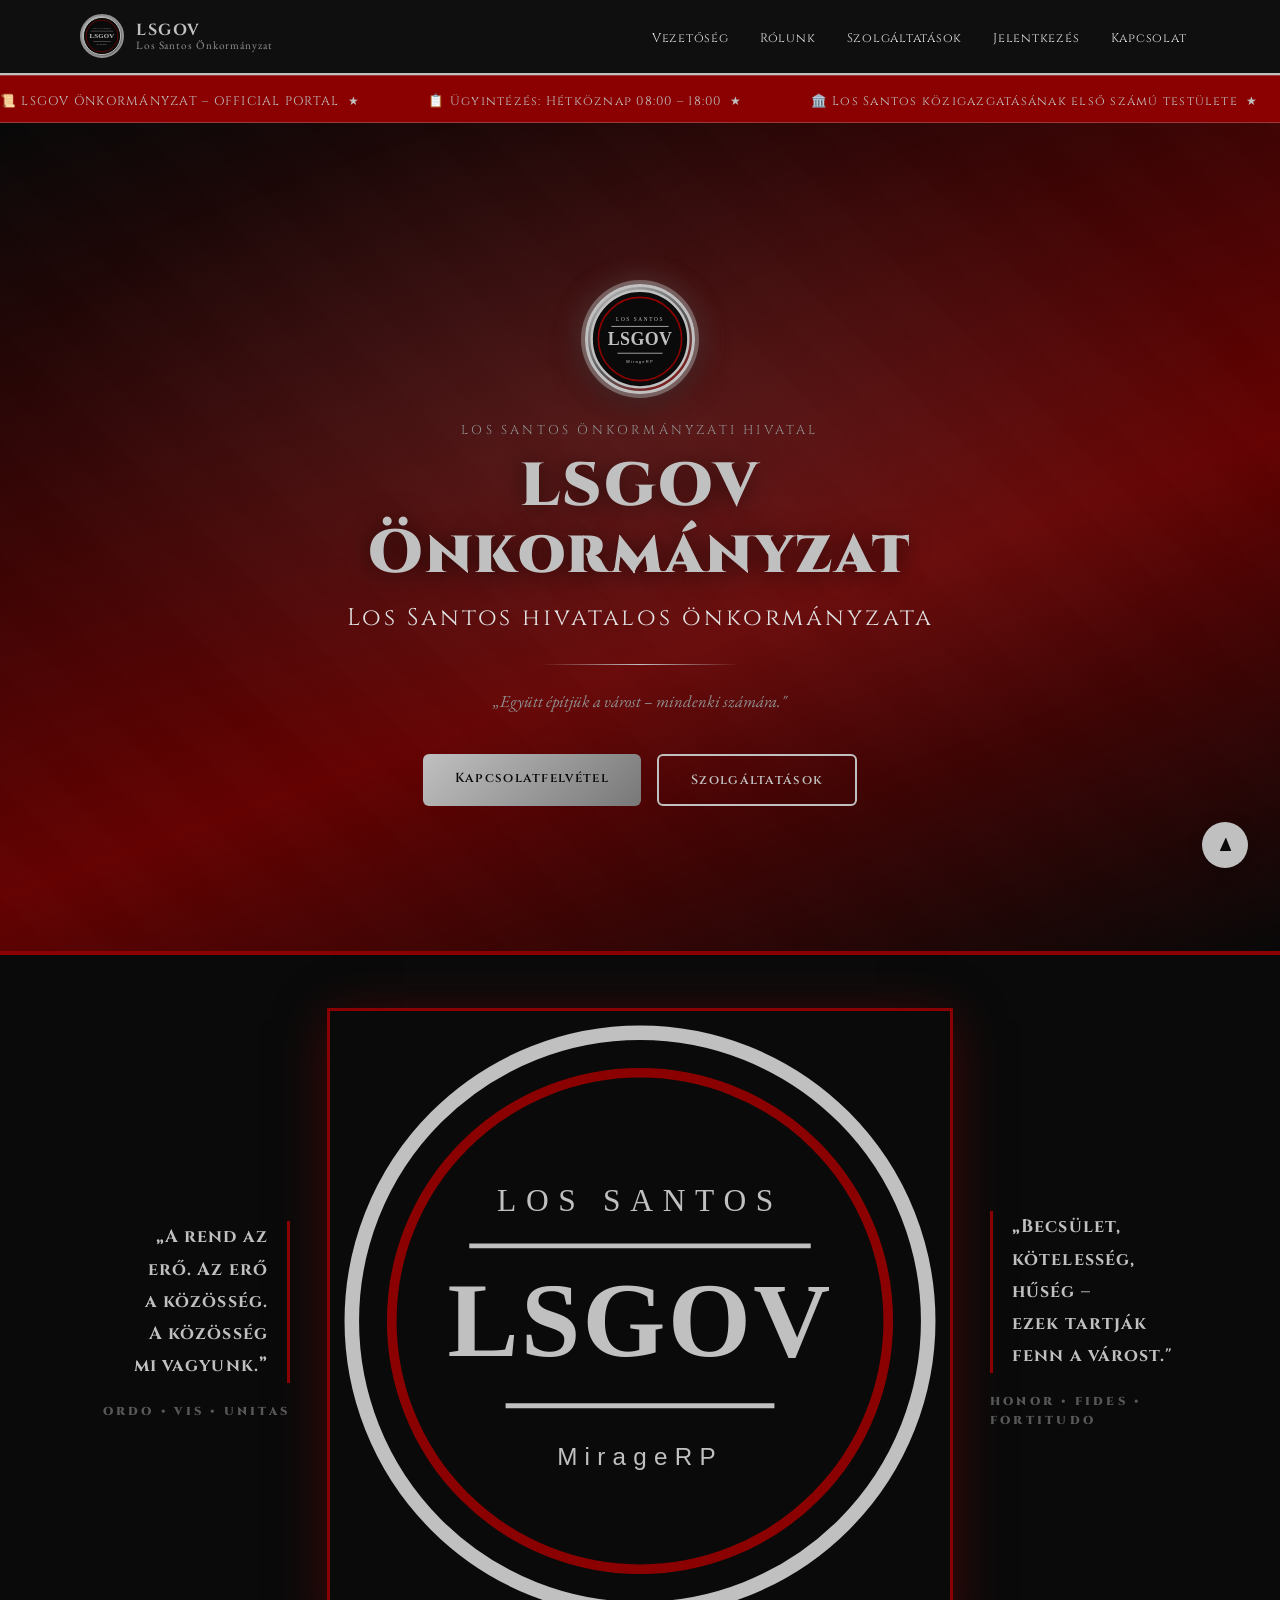
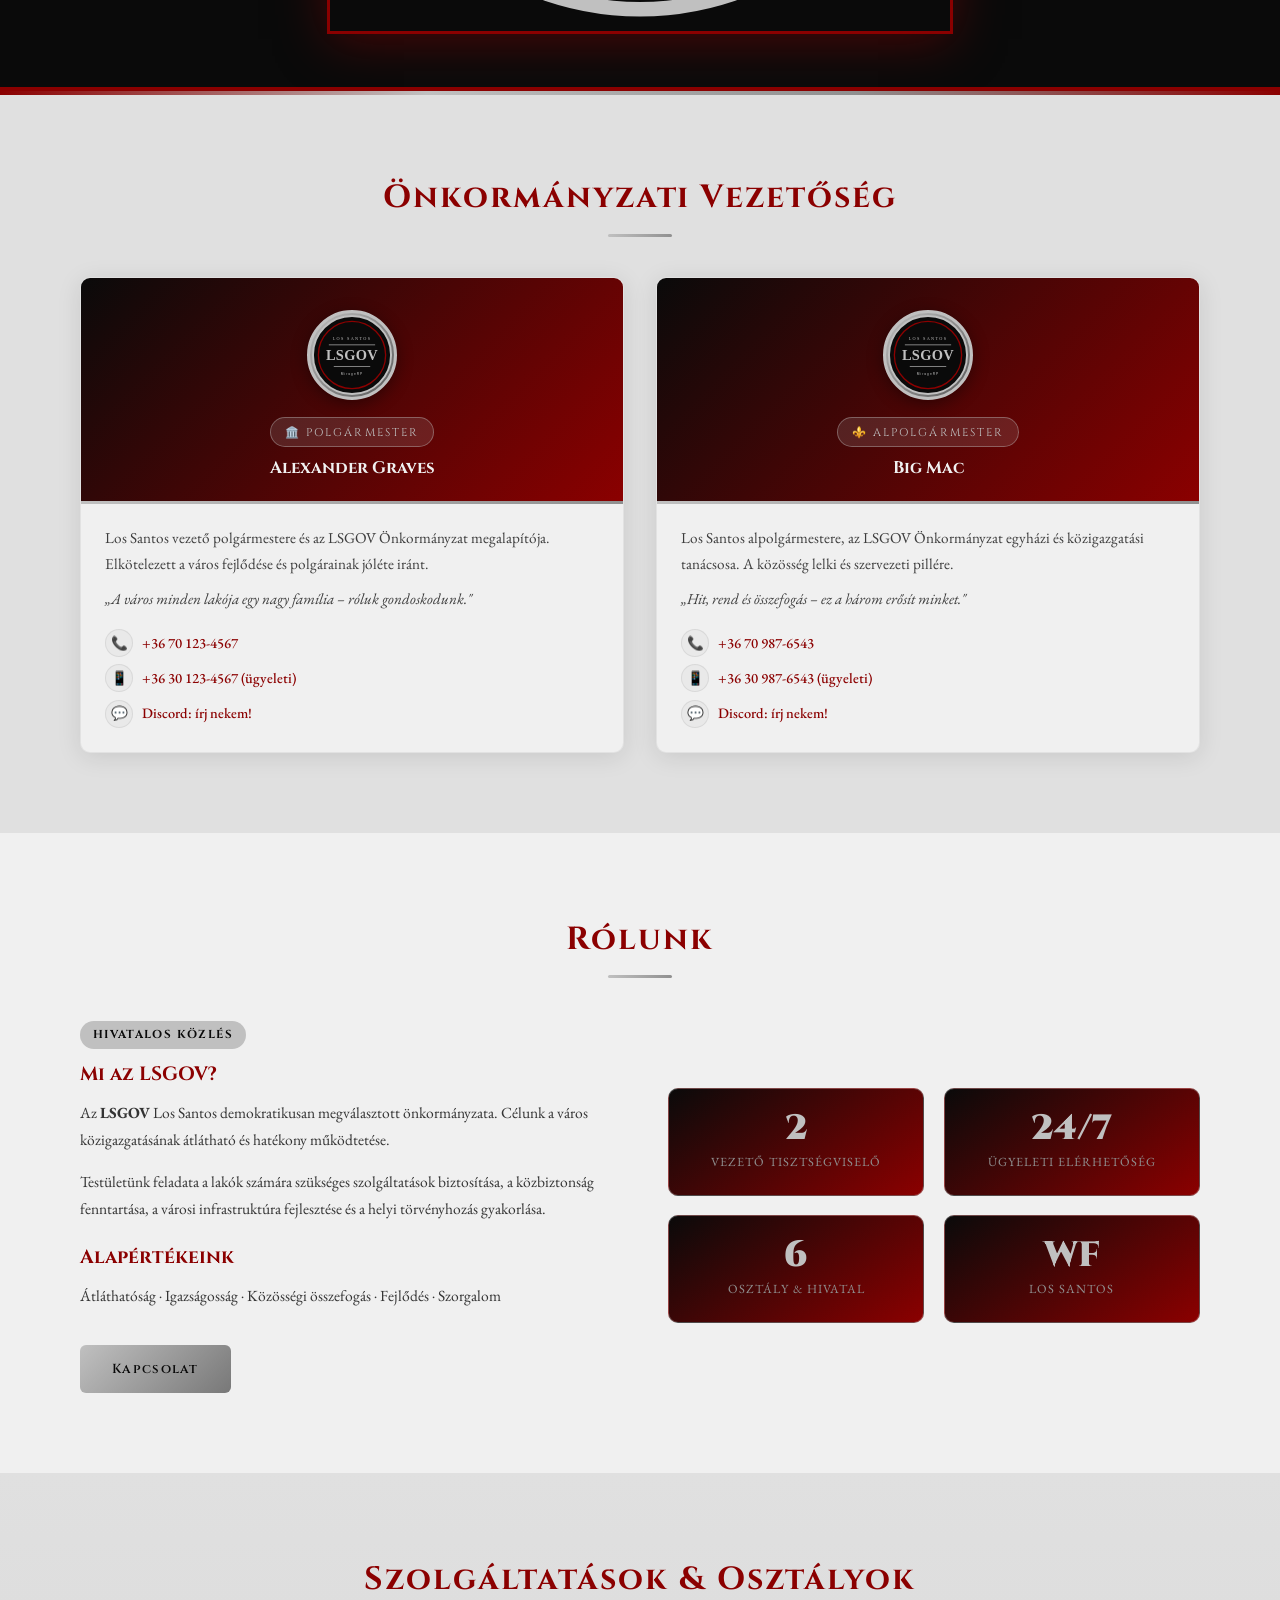
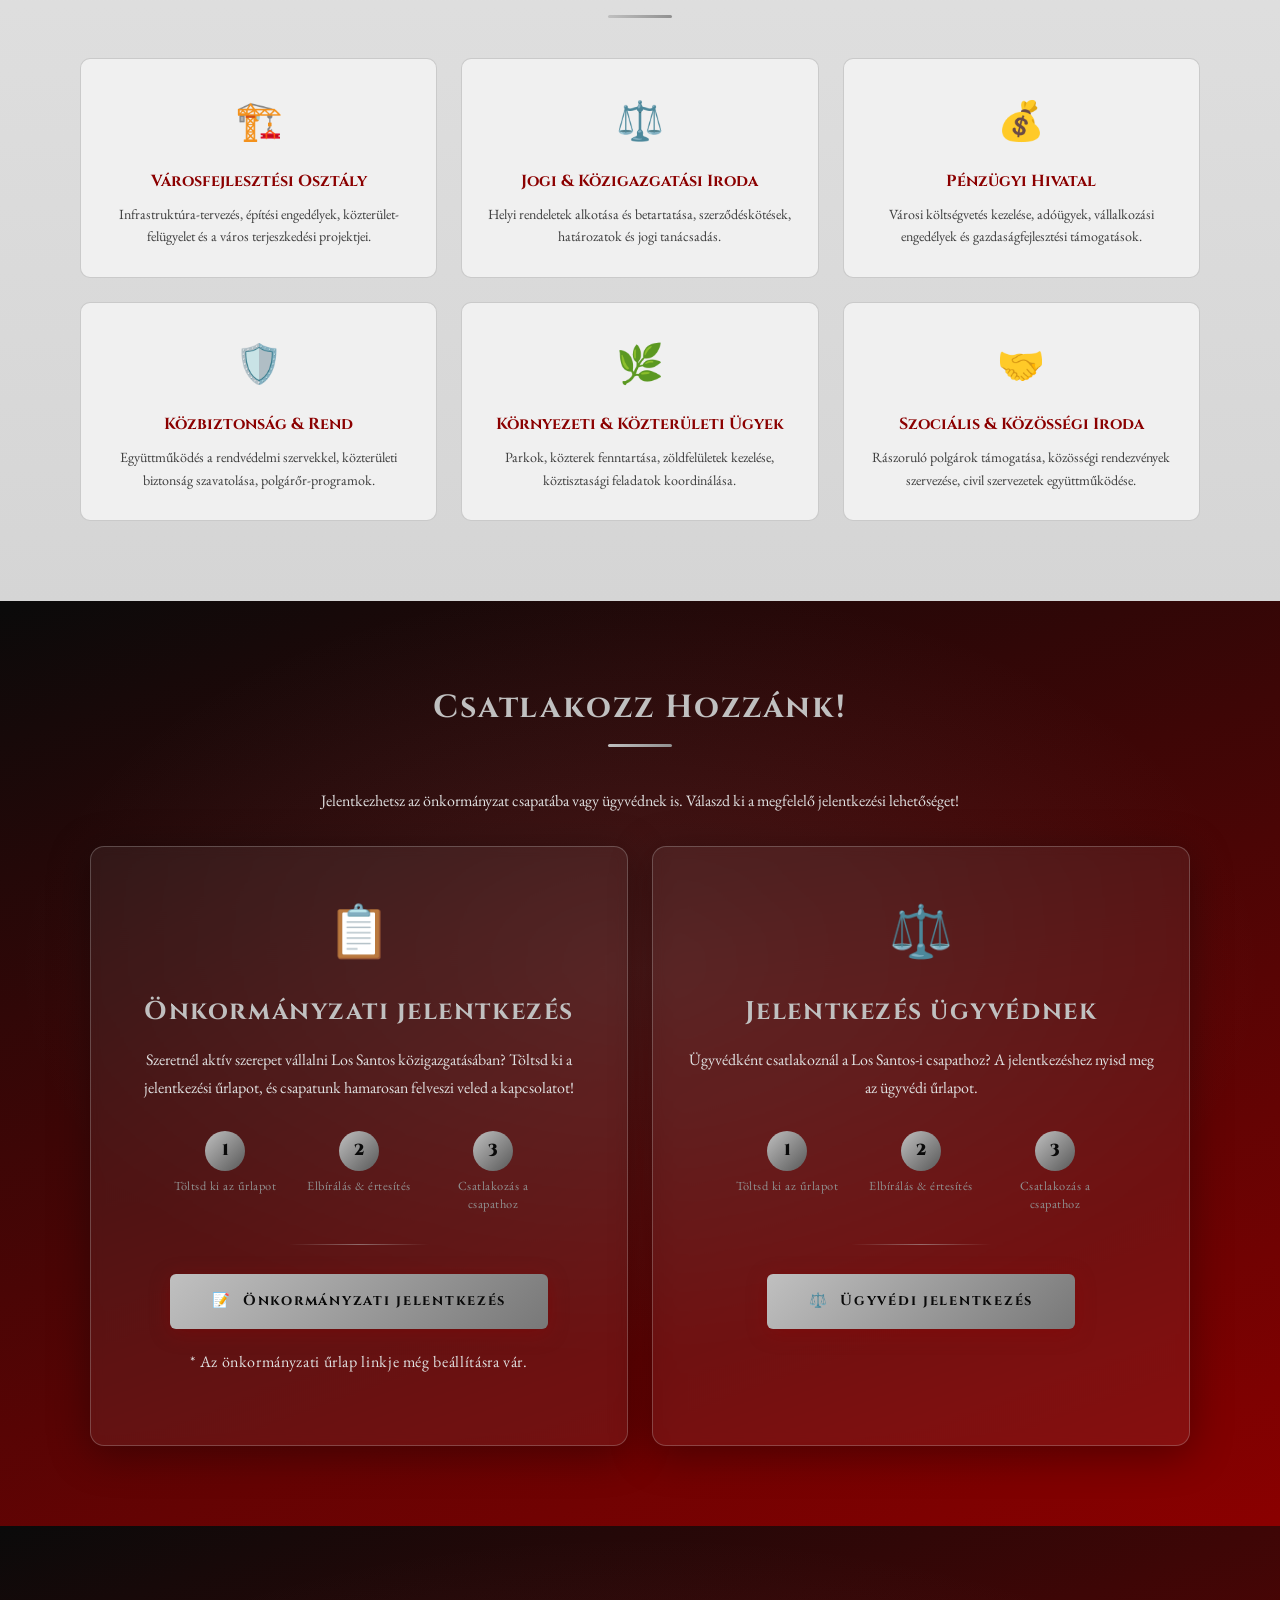
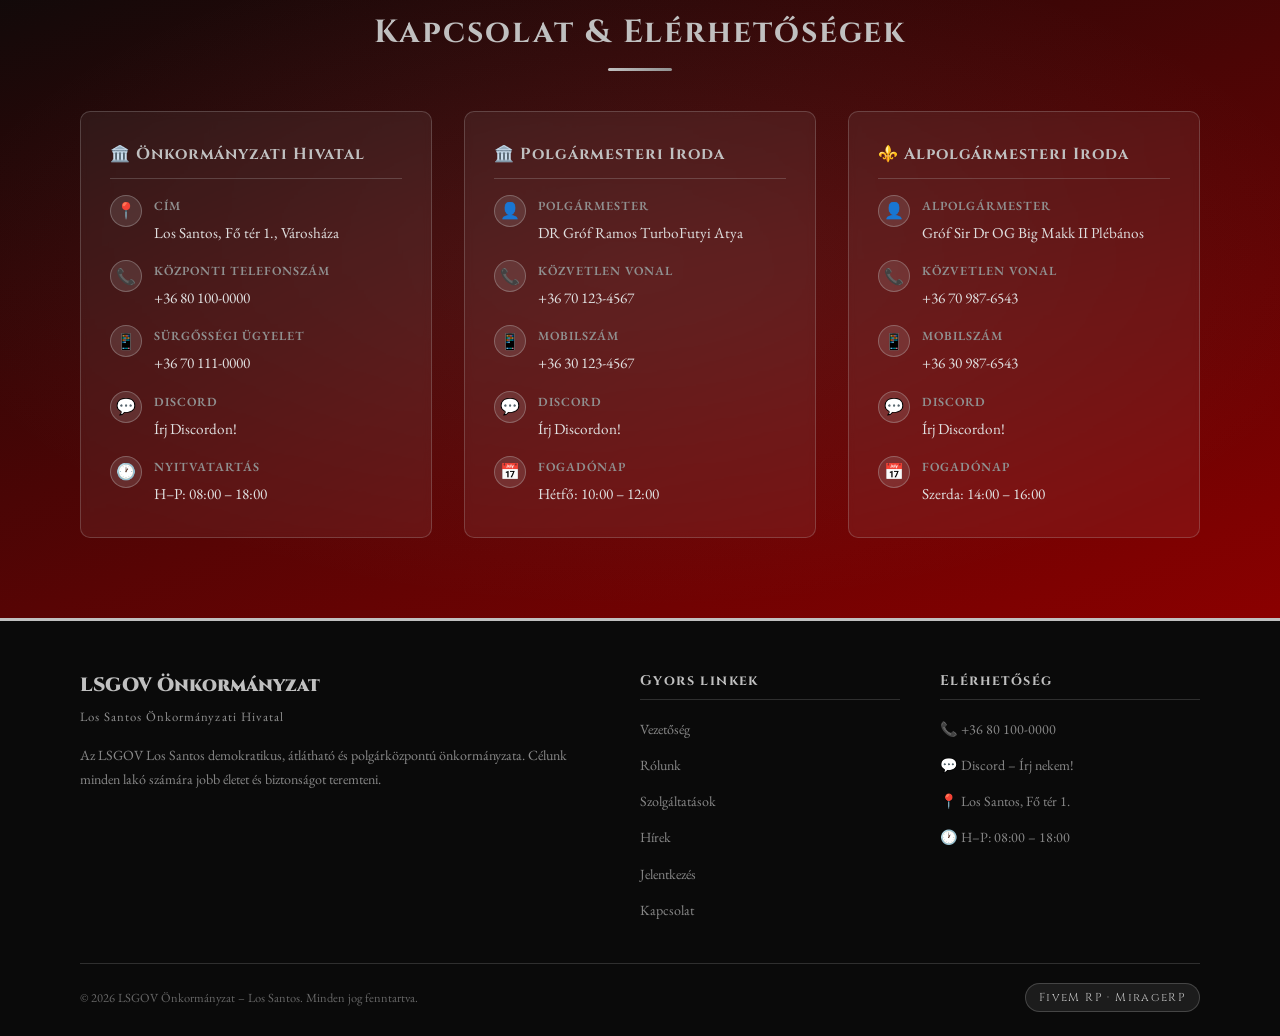
==== commit 2bc3956d: "Add files via upload" ====
--- a/wfgov(cikösz)/index.html
+++ b/wfgov(cikösz)/index.html
@@ -3,12 +3,12 @@
 <head>
   <meta charset="UTF-8" />
   <meta name="viewport" content="width=device-width, initial-scale=1.0"/>
-  <title>CIKÖSZ Önkormányzat – West Ford</title>
+  <title>LSGOV Önkormányzat – Los Santos</title>
   <link rel="preconnect" href="https://fonts.googleapis.com"/>
   <link rel="preconnect" href="https://fonts.gstatic.com" crossorigin/>
   <link href="https://fonts.googleapis.com/css2?family=Cinzel:wght@400;600;700;900&family=EB+Garamond:ital,wght@0,400;0,500;0,600;1,400&display=swap" rel="stylesheet"/>
   <link rel="stylesheet" href="css/styles.css"/>
-  <link rel="icon" type="image/x-icon" href="images/favicon.ico"/>
+  <link rel="icon" type="image/svg+xml" href="images/lsgov.svg"/>
 </head>
 <body>
 
@@ -17,11 +17,11 @@
   <div class="container nav-inner">
     <a href="#hero" class="nav-brand">
       <div class="nav-seal">
-        <img src="images/cc.png" alt="CC logó" />
+        <img src="images/lsgov.svg" alt="LSGOV logó" />
       </div>
       <div class="nav-brand-text">
-        <span>CIKÖSZ</span>
-        <span>West Ford Önkormányzat</span>
+        <span>LSGOV</span>
+        <span>Los Santos Önkormányzat</span>
       </div>
     </a>
     <nav>
@@ -30,7 +30,6 @@
         <li><a href="#rolunk">Rólunk</a></li>
         <li><a href="#szolgaltatasok">Szolgáltatások</a></li>
         <!-- <li><a href="#hirek">Hírek</a></li> -->
-        <li><a href="#kituntetes">Kitüntetések</a></li>
         <li><a href="#jelentkezes">Jelentkezés</a></li>
         <li><a href="#kapcsolat">Kapcsolat</a></li>
       </ul>
@@ -41,12 +40,12 @@
 <!-- ══════════ TICKER ══════════ -->
 <div id="ticker-bar">
   <div class="ticker-inner">
-    <span>📜 CIKÖSZ ÖNKORMÁNYZAT – OFFICIAL PORTAL &nbsp;★&nbsp;</span>
+    <span>📜 LSGOV ÖNKORMÁNYZAT – OFFICIAL PORTAL &nbsp;★&nbsp;</span>
     <span>📋 Ügyintézés: Hétköznap 08:00 – 18:00 &nbsp;★&nbsp;</span>
-    <span>🏛️ West Ford közigazgatásának első számú testülete &nbsp;★&nbsp;</span>
-    <span>📜 CIKÖSZ ÖNKORMÁNYZAT – OFFICIAL PORTAL &nbsp;★&nbsp;</span>
+    <span>🏛️ Los Santos közigazgatásának első számú testülete &nbsp;★&nbsp;</span>
+    <span>📜 LSGOV ÖNKORMÁNYZAT – OFFICIAL PORTAL &nbsp;★&nbsp;</span>
     <span>📋 Ügyintézés: Hétköznap 08:00 – 18:00 &nbsp;★&nbsp;</span>
-    <span>🏛️ West Ford közigazgatásának első számú testülete &nbsp;★&nbsp;</span>
+    <span>🏛️ Los Santos közigazgatásának első számú testülete &nbsp;★&nbsp;</span>
   </div>
 </div>
 
@@ -54,11 +53,11 @@
 <section id="hero">
   <div class="container hero-content">
     <div class="hero-crest">
-      <img src="images/cc.png" alt="CC pecsét" />
-    </div>
-    <p class="hero-eyebrow">West Ford Önkormányzati Hivatal</p>
-    <h1 class="hero-title">CIKÖSZ<br>Önkormányzat</h1>
-    <p class="hero-sub">Cselekvő Igazságos Közösségért, Összefogásért &amp; Szorgalomért</p>
+      <img src="images/lsgov.svg" alt="LSGOV pecsét" />
+    </div>
+    <p class="hero-eyebrow">Los Santos Önkormányzati Hivatal</p>
+    <h1 class="hero-title">LSGOV<br>Önkormányzat</h1>
+    <p class="hero-sub">Los Santos hivatalos önkormányzata</p>
     <div class="hero-divider"></div>
     <p class="hero-motto">„Együtt építjük a várost – mindenki számára."</p>
     <div class="hero-btns">
@@ -78,7 +77,7 @@
     mi vagyunk.”</p>
     <span class="flag-motto">ORDO &bull; VIS &bull; UNITAS</span>
   </div>
-  <img src="images/cc.png" alt="Zászló" />
+  <img src="images/lsgov.svg" alt="LSGOV címer" />
   <div class="flag-text flag-text--right">
     <p class="flag-quote">„Becsület,
     kötelesség,
@@ -98,12 +97,12 @@
       <!-- POLGÁRMESTER -->
       <div class="leader-card">
         <div class="leader-card-header">
-          <div class="leader-avatar"><img src="images/cc.png" alt="CC" /></div>
+          <div class="leader-avatar"><img src="images/lsgov.svg" alt="LSGOV" /></div>
           <div class="leader-title-tag">🏛️ Polgármester</div>
-          <div class="leader-name">DR Gróf Ramos TurboFutyi Atya</div>
+          <div class="leader-name">Alexander Graves</div>
         </div>
         <div class="leader-card-body">
-          <p>West Ford vezető polgármestere és a CIKÖSZ Önkormányzat megalapítója. Elkötelezett a város fejlődése és polgárainak jóléte iránt.</p>
+          <p>Los Santos vezető polgármestere és az LSGOV Önkormányzat megalapítója. Elkötelezett a város fejlődése és polgárainak jóléte iránt.</p>
           <p><em>„A város minden lakója egy nagy família – róluk gondoskodunk."</em></p>
           <div class="leader-contact">
             <a href="tel:+36701234567">
@@ -125,12 +124,12 @@
       <!-- ALPOLGÁRMESTER -->
       <div class="leader-card">
         <div class="leader-card-header">
-          <div class="leader-avatar"><img src="images/cc.png" alt="CC" /></div>
+          <div class="leader-avatar"><img src="images/lsgov.svg" alt="LSGOV" /></div>
           <div class="leader-title-tag">⚜️ Alpolgármester</div>
-          <div class="leader-name">Gróf Sir Dr OG Big Makk II Plébános</div>
+          <div class="leader-name">Big Mac</div>
         </div>
         <div class="leader-card-body">
-          <p>West Ford alpolgármestere, a CIKÖSZ Önkormányzat egyházi és közigazgatási tanácsosa. A közösség lelki és szervezeti pillére.</p>
+          <p>Los Santos alpolgármestere, az LSGOV Önkormányzat egyházi és közigazgatási tanácsosa. A közösség lelki és szervezeti pillére.</p>
           <p><em>„Hit, rend és összefogás – ez a három erősít minket."</em></p>
           <div class="leader-contact">
             <a href="tel:+36709876543">
@@ -160,8 +159,8 @@
     <div class="about-grid">
       <div class="about-text">
         <span class="badge">Hivatalos közlés</span>
-        <h3>Mi a CIKÖSZ?</h3>
-        <p>A <strong>CIKÖSZ Önkormányzat</strong> (Cselekvő Igazságos Közösségért, Összefogásért &amp; Szorgalomért) West Ford demokratikusan megválasztott helyi önkormányzati szerve. Célunk a város közigazgatásának átlátható és hatékony működtetése.</p>
+        <h3>Mi az LSGOV?</h3>
+        <p>Az <strong>LSGOV</strong> Los Santos demokratikusan megválasztott önkormányzata. Célunk a város közigazgatásának átlátható és hatékony működtetése.</p>
         <p>Testületünk feladata a lakók számára szükséges szolgáltatások biztosítása, a közbiztonság fenntartása, a városi infrastruktúra fejlesztése és a helyi törvényhozás gyakorlása.</p>
         <h3 style="margin-top:1.2rem;">Alapértékeink</h3>
         <p>Átláthatóság · Igazságosság · Közösségi összefogás · Fejlődés · Szorgalom</p>
@@ -182,7 +181,7 @@
         </div>
         <div class="stat-box">
           <div class="stat-num">WF</div>
-          <div class="stat-label">West Ford</div>
+          <div class="stat-label">Los Santos</div>
         </div>
       </div>
     </div>
@@ -255,7 +254,7 @@
         <div class="news-banner"></div>
         <div class="news-body">
           <div class="news-date">2026. február 20.</div>
-          <h3>Új városi fejlesztési projekt indul West Ford déli negyedében</h3>
+          <h3>Új városi fejlesztési projekt indul Los Santos déli negyedében</h3>
           <p>Az önkormányzat jóváhagyta a déli negyed infrastruktúra-fejlesztési tervét. A projekt a közutak felújítását és új közterületek kialakítását foglalja magában.</p>
           <span class="news-tag">Fejlesztés</span>
         </div>
@@ -275,104 +274,55 @@
   </div>
 </section> -->
 
-<!-- ══════════ KITÜNTETÉSEK ══════════ -->
-<section id="kituntetes">
-  <div class="container">
-    <h2 class="section-title">Kitüntetett Rendvédelmi Személyek<span class="underline"></span></h2>
-    <p class="kituntetes-intro">Az alábbi személyek kiemelkedő teljesítményükkel, bátorságukkal és odaadásukkal érdemelték ki a CIKÖSZ Önkormányzat elismerését és köszönetét.</p>
-
-    <div class="awards-duo">
-
-      <!-- ── TEK ── -->
-      <div class="awards-duo-col">
-        <div class="award-unit-header">
-          <div class="award-unit-banner award-unit-banner--tek">
-            <span class="award-unit-icon">🛡️</span>
-            <div>
-              <div class="award-unit-label">TEK</div>
-              <div class="award-unit-name">Terrorelhárítási Központ</div>
-            </div>
-          </div>
-        </div>
-        <div class="award-card">
-          <div class="award-card-header">
-            <div class="award-unit-tag award-unit-tag--tek">🛡️ TEK</div>
-            <div class="award-avatar">
-              <img src="images/tek.png" alt="TEK tiszt">
-            </div>
-            <div class="award-person-name">Thomas William</div>
-            <!-- <div class="award-person-rank">Százados</div> -->
-          </div>
-          <div class="award-card-body">
-            <div class="awards-list-title">🏅 Kitüntetések</div>
-            <ul class="awards-list">
-              <li><span class="award-medal">🥇</span>Kiemelkedő Szolgálati Érdemérem</li>
-              <li><span class="award-medal">🎖️</span>Különleges Bátorság Érdemjele</li>
-              <li><span class="award-medal">⭐</span>Pro Patria Érdemrend</li>
-            </ul>
-          </div>
-        </div>
-      </div>
-
-      <!-- ── KR ── -->
-      <div class="awards-duo-col">
-        <div class="award-unit-header">
-          <div class="award-unit-banner award-unit-banner--kr">
-            <span class="award-unit-icon">👮</span>
-            <div>
-              <div class="award-unit-label">KR</div>
-              <div class="award-unit-name">Készenléti Rendőrség</div>
-            </div>
-          </div>
-        </div>
-        <div class="award-card">
-          <div class="award-card-header">
-            <div class="award-unit-tag award-unit-tag--kr">👮 KR</div>
-            <div class="award-avatar award-avatar--kr">
-              <img src="images/kr.png" alt="KR rendőr">
-            </div>
-            <div class="award-person-name">Daniel Smith</div>
-            <!-- <div class="award-person-rank">Alezredes</div> -->
-          </div>
-          <div class="award-card-body">
-            <div class="awards-list-title">🏅 Kitüntetések</div>
-            <ul class="awards-list">
-              <li><span class="award-medal">🥇</span>Rendőrségi Érdemkereszt</li>
-              <li><span class="award-medal">🎖️</span>Közbiztonságért Érdemérem</li>
-              <li><span class="award-medal">⭐</span>Kiváló Rendőr Kitüntetés</li>
-            </ul>
-          </div>
-        </div>
-      </div>
-
-    </div>
-</section>
-
 <!-- ══════════ JELENTKEZÉS ══════════ -->
 <section id="jelentkezes">
   <div class="container" style="position:relative; z-index:1;">
     <h2 class="section-title">Csatlakozz Hozzánk!<span class="underline"></span></h2>
-    <div class="join-box">
-      <span class="join-icon">📋</span>
-      <h3>Jelentkezz a CIKÖSZ Önkormányzathoz</h3>
-      <p>Szeretnél aktív szerepet vállalni West Ford közigazgatásában? Töltsd ki a jelentkezési űrlapot, és csapatunk hamarosan felveszi veled a kapcsolatot!</p>
-      <div class="join-steps">
-        <div class="join-step">
-          <div class="join-step-num">1</div>
-          <div class="join-step-label">Töltsd ki az űrlapot</div>
-        </div>
-        <div class="join-step">
-          <div class="join-step-num">2</div>
-          <div class="join-step-label">Elbírálás &amp; értesítés</div>
-        </div>
-        <div class="join-step">
-          <div class="join-step-num">3</div>
-          <div class="join-step-label">Csatlakozás a csapathoz</div>
-        </div>
-      </div>
-      <div class="join-divider"></div>
-      <a href="https://forms.google.com/XXXXXXXXXXXXXXXXX" target="_blank" rel="noopener" class="btn-join">📝 &nbsp;Megnyitom az Űrlapot</a>
-      <p class="join-note">* A Google Forms külső oldalon nyílik meg. Cseréld le a linket a valódi formra.</p>
+    <p class="join-intro">Jelentkezhetsz az önkormányzat csapatába vagy ügyvédnek is. Válaszd ki a megfelelő jelentkezési lehetőséget!</p>
+    <div class="join-options">
+      <div class="join-box">
+        <span class="join-icon">📋</span>
+        <h3>Önkormányzati jelentkezés</h3>
+        <p>Szeretnél aktív szerepet vállalni Los Santos közigazgatásában? Töltsd ki a jelentkezési űrlapot, és csapatunk hamarosan felveszi veled a kapcsolatot!</p>
+        <div class="join-steps">
+          <div class="join-step">
+            <div class="join-step-num">1</div>
+            <div class="join-step-label">Töltsd ki az űrlapot</div>
+          </div>
+          <div class="join-step">
+            <div class="join-step-num">2</div>
+            <div class="join-step-label">Elbírálás &amp; értesítés</div>
+          </div>
+          <div class="join-step">
+            <div class="join-step-num">3</div>
+            <div class="join-step-label">Csatlakozás a csapathoz</div>
+          </div>
+        </div>
+        <div class="join-divider"></div>
+        <a href="https://forms.google.com/XXXXXXXXXXXXXXXXX" target="_blank" rel="noopener" class="btn-join">📝 &nbsp;Önkormányzati jelentkezés</a>
+        <p class="join-note">* Az önkormányzati űrlap linkje még beállításra vár.</p>
+      </div>
+      <div class="join-box">
+        <span class="join-icon">⚖️</span>
+        <h3>Jelentkezés ügyvédnek</h3>
+        <p>Ügyvédként csatlakoznál a Los Santos-i csapathoz? A jelentkezéshez nyisd meg az ügyvédi űrlapot.</p>
+        <div class="join-steps">
+          <div class="join-step">
+            <div class="join-step-num">1</div>
+            <div class="join-step-label">Töltsd ki az űrlapot</div>
+          </div>
+          <div class="join-step">
+            <div class="join-step-num">2</div>
+            <div class="join-step-label">Elbírálás &amp; értesítés</div>
+          </div>
+          <div class="join-step">
+            <div class="join-step-num">3</div>
+            <div class="join-step-label">Csatlakozás a csapathoz</div>
+          </div>
+        </div>
+        <div class="join-divider"></div>
+        <a href="https://docs.google.com/forms/d/e/1FAIpQLScx-GQuttg7g6N7k990KjfH--1llgrI5L6izyLWi8dHVCT2ug/viewform?usp=dialog" target="_blank" rel="noopener" class="btn-join">⚖️ &nbsp;Ügyvédi jelentkezés</a>
+      </div>
     </div>
   </div>
 </section>
@@ -390,7 +340,7 @@
           <div class="c-icon">📍</div>
           <div class="c-info">
             <strong>Cím</strong>
-            <span>West Ford, Fő tér 1., Városháza</span>
+            <span>Los Santos, Fő tér 1., Városháza</span>
           </div>
         </div>
         <div class="contact-item">
@@ -512,9 +462,9 @@
   <div class="container">
     <div class="footer-grid">
       <div>
-        <div class="footer-brand-name">CIKÖSZ Önkormányzat</div>
-        <div class="footer-brand-sub">West Ford Önkormányzati Hivatal</div>
-        <p class="footer-desc">A CIKÖSZ Önkormányzat West Ford demokratikus, átlátható és polgárközpontú helyi közigazgatási testülete. Célunk minden lakó számára jobb életet és biztonságot teremteni.</p>
+        <div class="footer-brand-name">LSGOV Önkormányzat</div>
+        <div class="footer-brand-sub">Los Santos Önkormányzati Hivatal</div>
+        <p class="footer-desc">Az LSGOV Los Santos demokratikus, átlátható és polgárközpontú önkormányzata. Célunk minden lakó számára jobb életet és biztonságot teremteni.</p>
       </div>
       <div class="footer-col">
         <h4>Gyors linkek</h4>
@@ -523,7 +473,6 @@
           <li><a href="#rolunk">Rólunk</a></li>
           <li><a href="#szolgaltatasok">Szolgáltatások</a></li>
           <li><a href="#hirek">Hírek</a></li>
-          <li><a href="#kituntetes">Kitüntetések</a></li>
           <li><a href="#jelentkezes">Jelentkezés</a></li>
           <li><a href="#kapcsolat">Kapcsolat</a></li>
         </ul>
@@ -533,14 +482,14 @@
         <ul>
           <li><a href="tel:+36801000000">📞 +36 80 100-0000</a></li>
           <li><a href="https://discord.com/users/440473207930093568" target="_blank" rel="noopener">💬 Discord – Írj nekem!</a></li>
-          <li><a href="#">📍 West Ford, Fő tér 1.</a></li>
+          <li><a href="#">📍 Los Santos, Fő tér 1.</a></li>
           <li><a href="#">🕐 H–P: 08:00 – 18:00</a></li>
         </ul>
       </div>
     </div>
     <div class="footer-bottom">
-      <p>© 2026 CIKÖSZ Önkormányzat – West Ford. Minden jog fenntartva.</p>
-      <span class="server-tag">FiveM RP · West Ford Server</span>
+      <p>© 2026 LSGOV Önkormányzat – Los Santos. Minden jog fenntartva.</p>
+      <span class="server-tag">FiveM RP · MirageRP</span>
     </div>
   </div>
 </footer>
@@ -550,4 +499,3 @@
 
 </body>
 </html>
-
--- a/wfgov(cikösz)/css/styles.css
+++ b/wfgov(cikösz)/css/styles.css
@@ -1,5 +1,5 @@
 ﻿/* ─────────────────────────────────────────────────────────────────
-   CIKÖSZ Önkormányzat – Lost City
+   LSGOV Önkormányzat – Los Santos
    Lefordított stíluslap (css/styles.css)
    Forrás: css/styles.scss
    Fordítás: sass css/styles.scss css/styles.css --style=expanded
@@ -854,16 +854,33 @@
 }
 #jelentkezes .section-title { color: var(--gold); }
 #jelentkezes .section-title .underline { background: linear-gradient(90deg, var(--gold), var(--olive)); }
+.join-intro {
+  max-width: 700px;
+  margin: 0 auto 2rem;
+  color: var(--parchment);
+  font-size: 1rem;
+  line-height: 1.7;
+}
+.join-options {
+  display: grid;
+  grid-template-columns: repeat(2, minmax(0, 1fr));
+  gap: 1.5rem;
+  max-width: 1100px;
+  margin: 0 auto;
+}
+@media (max-width: 760px) {
+  .join-options { grid-template-columns: 1fr; }
+}
 .join-box {
   position: relative;
   z-index: 1;
-  display: inline-block;
-  max-width: 680px;
-  width: 100%;
+  display: flex;
+  flex-direction: column;
+  align-items: center;
   background: rgba(255,255,255,.06);
   border: 1px solid rgba(192,192,192,.3);
   border-radius: 14px;
-  padding: 3rem 2.5rem;
+  padding: 2.5rem 2rem;
   backdrop-filter: blur(6px);
   box-shadow: 0 8px 40px rgba(0,0,0,.35);
 }
@@ -1112,4 +1129,3 @@
 /* ── LOGO SEGÉDOSZTÁLYOK ────────────────────────────────────────── */
 .logo-img   { display: block; width: 100%; height: 100%; object-fit: contain; }
 .logo-circle { border-radius: 50%; object-fit: cover; }
-
